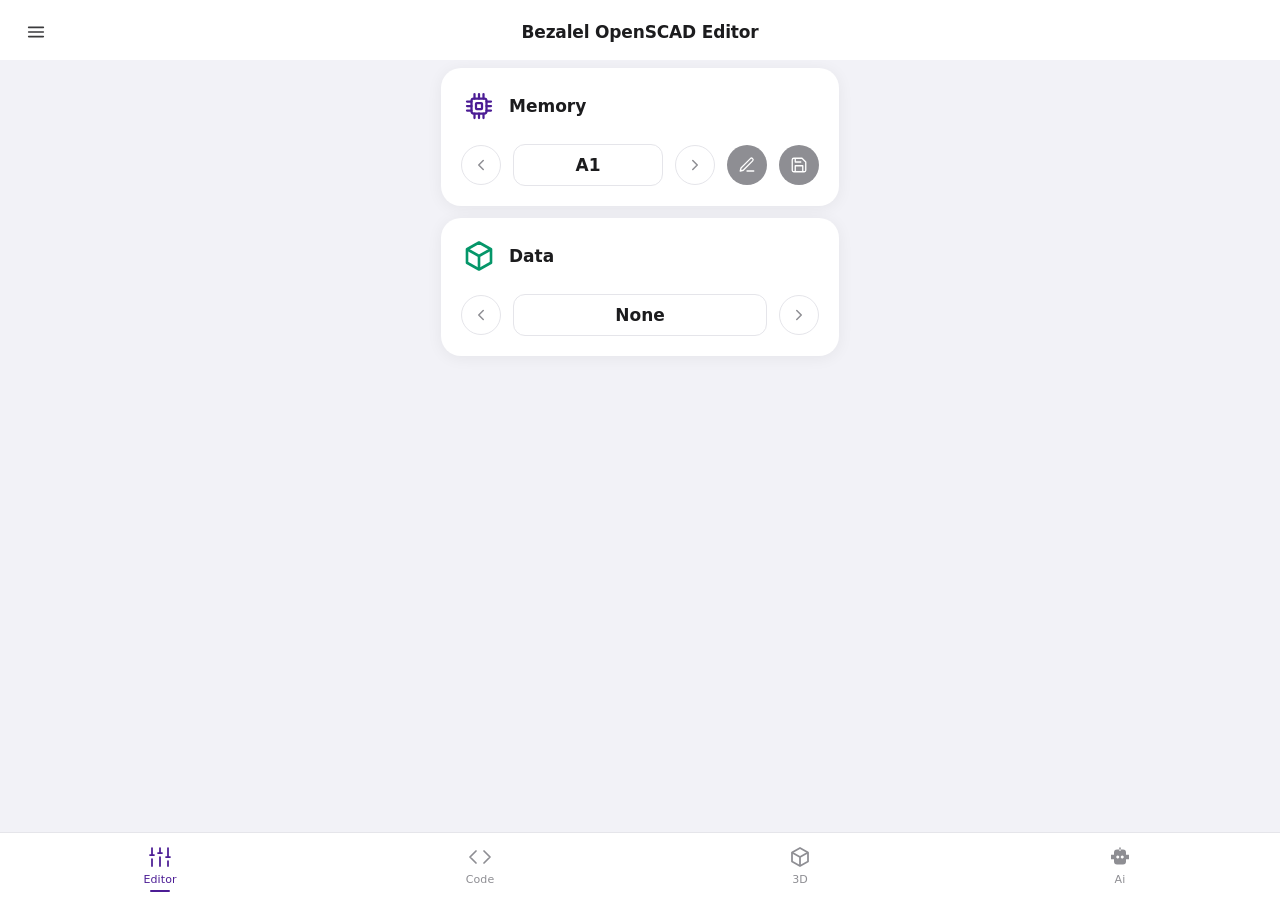
==== openscad/index.html @ 1d5b27c5 "deploy: Add 3D preview tab, extract SaveButton, and refine header/edit-button UI Co-Authored-By: Dee" ====
<!doctype html>
<html lang="en">
  <head>
    <meta charset="UTF-8" />
    <meta name="viewport" content="width=device-width, initial-scale=1.0, viewport-fit=cover" />
    <title>Bezalel OpenSCAD Editor</title>
    <script type="module" crossorigin src="/openscad/assets/index-DOwLt-yj.js"></script>
    <link rel="stylesheet" crossorigin href="/openscad/assets/index-D94ycbxf.css">
  </head>
  <body>
    <div id="root"></div>
  </body>
</html>
---- openscad/assets/index-D94ycbxf.css ----
*,*:before,*:after{box-sizing:border-box}:root{--color-primary: #e52427;--color-primary-hover: #c91f22;--color-action: #4c1d95;--color-action-hover: #3a1574;--color-bg: #f2f2f7;--color-surface: #ffffff;--color-text: #1c1c1e;--color-text-secondary: #8e8e93;--color-border: #e5e5ea;--color-icon: #3a3a3c;--radius-card: 20px;--radius-button: 12px;--radius-pill: 999px;--shadow-card: 0 2px 16px rgba(0, 0, 0, .06);--app-max-width: 430px}html{height:100%;overflow:hidden}body{margin:0;width:100%;height:100dvh;overflow:hidden;display:flex;flex-direction:column;font-family:system-ui,-apple-system,BlinkMacSystemFont,SF Pro Text,Segoe UI,Roboto,Helvetica Neue,Arial,sans-serif;background:var(--color-bg);color:var(--color-text);-webkit-font-smoothing:antialiased}#root{flex:1;display:flex;width:100%;min-height:0;min-width:0;overflow:hidden}button{font:inherit}._nav_3n7b1_1{display:flex;flex-shrink:0;align-items:stretch;justify-content:space-around;width:100%;padding:8px 0 calc(8px + env(safe-area-inset-bottom,0px));border-top:1px solid var(--color-border);background:var(--color-surface)}._tab_3n7b1_12{position:relative;display:flex;flex:1;flex-direction:column;align-items:center;gap:4px;padding:4px 8px 6px;border:none;background:transparent;color:var(--color-text-secondary);cursor:pointer}._tab_3n7b1_12:hover{color:var(--color-text)}._tab_3n7b1_12:focus-visible{outline:2px solid var(--color-primary);outline-offset:-2px;border-radius:8px}._tab_3n7b1_12._active_3n7b1_36{color:var(--color-action)}._icon_3n7b1_40{display:flex;align-items:center;justify-content:center;width:1.5rem;height:1.5rem}._icon_3n7b1_40 svg{width:100%;height:100%}._label_3n7b1_53{font-size:.6875rem;font-weight:500;letter-spacing:.01em}._indicator_3n7b1_59{position:absolute;bottom:0;left:50%;transform:translate(-50%);width:1.25rem;height:2px;border-radius:var(--radius-pill);background:var(--color-action)}._card_el642_1{display:flex;flex:1;flex-direction:column;gap:12px;min-height:0;padding:20px;border-radius:var(--radius-card);background:var(--color-surface);box-shadow:var(--shadow-card)}._title_el642_13{margin:0;font-size:1.0625rem;font-weight:700;color:var(--color-text)}._textInput_el642_20{flex:1;width:100%;min-height:12rem;margin:0;padding:12px;border:1.5px solid var(--color-border);border-radius:var(--radius-button);resize:none;font-family:SF Mono,Fira Code,Fira Mono,Consolas,Liberation Mono,Menlo,monospace;font-size:.8125rem;font-weight:700;line-height:1.6;color:var(--color-text);background:var(--color-surface)}._textInput_el642_20:focus{outline:2px solid var(--color-primary);outline-offset:1px}._header_14lxr_1{display:flex;align-items:center;justify-content:space-between;flex-shrink:0;width:100%;padding:12px 16px 8px;background:var(--color-surface)}._title_14lxr_11{margin:0;font-size:1.0625rem;font-weight:700;letter-spacing:-.01em;color:var(--color-text)}._iconButton_14lxr_19{display:flex;align-items:center;justify-content:center;width:2.5rem;height:2.5rem;padding:0;border:none;border-radius:50%;background:transparent;color:var(--color-icon);cursor:pointer}._iconButton_14lxr_19:hover{background:var(--color-bg)}._iconButton_14lxr_19:focus-visible{outline:2px solid var(--color-primary);outline-offset:2px}._iconButton_14lxr_19 svg{width:22px;height:22px}._spacer_14lxr_47{flex-shrink:0;width:2.5rem;height:2.5rem}._knob_s1w9x_1{display:flex;align-items:center;justify-content:center;padding:0;box-sizing:border-box;border-radius:50%;font:inherit;font-size:.6875rem;font-weight:600;line-height:1;background:var(--color-surface);cursor:pointer}._knob_s1w9x_1:hover{border-color:var(--color-text-secondary)}._knob_s1w9x_1:focus-visible{outline:2px solid #059669;outline-offset:2px}._fixed_s1w9x_25{width:3.5rem;height:3.5rem}._grid_s1w9x_30{width:100%;max-width:2.75rem;aspect-ratio:1}._empty_s1w9x_36{border:1.5px solid var(--color-border);background:#fff}._filled_s1w9x_41{border:1.5px solid var(--color-action);background:var(--color-action)}._inactive_s1w9x_46{border:1.5px solid #d1d1d6;background:#e5e5ea;cursor:default}._inactive_s1w9x_46:hover{border-color:var(--color-border)}._row_aben7_1{--field-control-height: 2.25rem;display:grid;grid-template-columns:auto minmax(5rem,.85fr) minmax(0,2fr);align-items:center;gap:12px;padding:12px 14px;border:1.5px solid var(--color-border);border-radius:var(--radius-button);background:var(--color-surface)}._rowAiActive_aben7_13{grid-template-rows:auto auto;align-items:start}._rowAiActive_aben7_13 ._valueEditor_aben7_18{height:auto;align-items:stretch}._rowAiActive_aben7_13 ._aiResultFunction_aben7_23{grid-column:1 / -1;width:100%}._info_aben7_28{display:flex;flex-direction:column;gap:2px;min-width:0}._name_aben7_35{font-size:.9375rem;font-weight:600;color:var(--color-text)}._cellLabel_aben7_41,._typeLabel_aben7_42{font-size:.8125rem;color:var(--color-text-secondary)}._valueKnob_aben7_47,._valueEditor_aben7_18{display:flex;flex:1;align-items:center;align-self:center;gap:6px;min-width:0;height:var(--field-control-height)}._fieldControl_aben7_58,._valueControl_aben7_59{display:flex;flex:1;align-items:center;align-self:stretch;gap:6px;min-width:0;height:var(--field-control-height);padding:6px 8px;border:1.5px solid var(--color-border);border-radius:var(--radius-button);background:var(--color-bg);box-sizing:border-box}._valueControl_aben7_59 ._cellValue_aben7_74{flex:1;min-width:0;min-height:0;height:100%;padding:0;border:none;border-radius:0;background:transparent}._valueArrow_aben7_85{display:flex;flex-shrink:0;align-items:center;justify-content:center;width:1.5rem;height:1.5rem;padding:0;border:1.5px solid var(--color-border);border-radius:50%;background:var(--color-surface);color:var(--color-text-secondary);cursor:pointer}._valueArrow_aben7_85:hover{border-color:var(--color-text-secondary);color:var(--color-text)}._valueArrow_aben7_85:focus-visible{outline:2px solid var(--color-primary);outline-offset:2px}._valueArrow_aben7_85 svg{width:12px;height:12px}._clearValue_aben7_115{display:flex;flex-shrink:0;align-items:center;justify-content:center;width:1.5rem;height:1.5rem;padding:0;border:none;border-radius:50%;background:var(--color-primary);color:#fff;cursor:pointer}._clearValue_aben7_115:hover:not(:disabled){background:var(--color-primary-hover)}._clearValue_aben7_115:focus-visible{outline:2px solid var(--color-primary);outline-offset:2px}._clearValue_aben7_115:disabled{opacity:.35;cursor:default}._clearValue_aben7_115 svg{width:10px;height:10px}._aiButton_aben7_149{display:flex;flex-shrink:0;align-items:center;justify-content:center;width:2.5rem;height:2.5rem;padding:0;border-radius:50%;cursor:pointer}._aiButton_aben7_149 svg{width:1.25rem;height:1.25rem}._aiButtonOff_aben7_166{border:1.5px solid var(--color-border);background:var(--color-surface);color:var(--color-text-secondary)}._aiButtonOff_aben7_166:hover{border-color:var(--color-action);color:var(--color-action)}._aiButtonOff_aben7_166:focus-visible{outline:2px solid var(--color-action);outline-offset:1px}._aiButtonOn_aben7_182{border:none;background:var(--color-action);color:#fff}._aiButtonOn_aben7_182:hover{background:var(--color-action-hover)}._aiButtonOn_aben7_182:focus-visible{outline:2px solid var(--color-action);outline-offset:1px}._aiPromptControl_aben7_197{display:flex;flex:1;align-items:center;gap:8px;min-width:0;min-height:var(--field-control-height);padding:6px 8px;border:1.5px solid var(--color-border);border-radius:var(--radius-button);background:var(--color-bg);box-sizing:border-box}._aiMicButton_aben7_211,._aiPlayButton_aben7_212{display:flex;flex-shrink:0;align-items:center;justify-content:center;width:1.75rem;height:1.75rem;padding:0;border:1.5px solid var(--color-border);border-radius:50%;background:var(--color-surface);color:var(--color-text-secondary);cursor:pointer}._aiMicButton_aben7_211 svg,._aiPlayButton_aben7_212 svg{width:.875rem;height:.875rem}._aiMicButton_aben7_211:hover,._aiPlayButton_aben7_212:hover:not(:disabled){border-color:var(--color-action);color:var(--color-action)}._aiMicButton_aben7_211:focus-visible,._aiPlayButton_aben7_212:focus-visible{outline:2px solid var(--color-action);outline-offset:1px}._aiMicButtonRecording_aben7_245{border-color:var(--color-primary);background:var(--color-primary);color:#fff}._aiMicButtonRecording_aben7_245:hover{border-color:var(--color-primary-hover);background:var(--color-primary-hover);color:#fff}._aiPlayButton_aben7_212:disabled{opacity:.35;cursor:default}._aiPromptText_aben7_262{flex:1;min-width:0;margin:0;font-size:.8125rem;font-weight:500;line-height:1.3;color:var(--color-text-secondary);overflow:hidden;text-overflow:ellipsis;white-space:nowrap}._aiResultFunction_aben7_23{margin:0;padding:8px 10px;border:1.5px solid var(--color-border);border-radius:var(--radius-button);background:var(--color-surface);font-family:ui-monospace,SFMono-Regular,Menlo,Monaco,Consolas,monospace;font-size:.75rem;line-height:1.4;color:var(--color-text);white-space:pre-wrap;word-break:break-word}._fieldInput_aben7_289{flex:1;width:100%;height:100%;min-width:0;min-height:0;padding:0;border:none;border-radius:0;background:transparent;font:inherit;font-size:.875rem;font-weight:600;line-height:1;color:var(--color-text)}._fieldControl_aben7_58 ._fieldInput_aben7_289:focus-visible{outline:none}._fieldControl_aben7_58:focus-within{outline:2px solid var(--color-primary);outline-offset:2px}._cellValue_aben7_74{display:inline-flex;align-items:center;justify-content:center;min-width:3rem;min-height:2rem;padding:6px 12px;border:1.5px solid var(--color-border);border-radius:var(--radius-button);background:var(--color-bg);font-size:.875rem;font-weight:600;line-height:1;color:var(--color-text);text-align:center}._list_1h1jr_1{display:flex;flex-direction:column;gap:10px;margin:0;padding:0;list-style:none}._overlay_f2amq_1{position:fixed;top:0;right:0;bottom:0;left:0;z-index:100;display:flex;align-items:center;justify-content:center;padding:20px;background:#0006}._popup_f2amq_12{width:min(100%,var(--app-max-width));padding:20px;border-radius:var(--radius-card);background:var(--color-surface);box-shadow:var(--shadow-card)}._header_f2amq_20{display:flex;align-items:center;justify-content:space-between;gap:12px;margin-bottom:16px}._titleGroup_f2amq_28{display:flex;flex-direction:column;gap:2px;min-width:0}._title_f2amq_28{margin:0;font-size:1.0625rem;font-weight:700;color:var(--color-text)}._subtitle_f2amq_42{margin:0;font-size:.8125rem;font-weight:600;color:var(--color-text-secondary)}._closeButton_f2amq_49{display:flex;flex-shrink:0;align-items:center;justify-content:center;width:2.5rem;height:2.5rem;padding:0;border:1.5px solid var(--color-border);border-radius:50%;background:var(--color-surface);color:var(--color-text-secondary);cursor:pointer}._closeButton_f2amq_49:hover{border-color:var(--color-text-secondary);color:var(--color-text)}._closeButton_f2amq_49:focus-visible{outline:2px solid var(--color-primary);outline-offset:2px}._closeButton_f2amq_49 svg{width:18px;height:18px}._matrix_3wtxn_1{display:grid;grid-template-columns:1.75rem repeat(6,1fr);grid-template-rows:1.75rem repeat(6,1fr);gap:6px;width:100%}._corner_3wtxn_9{grid-column:1;grid-row:1}._colHeader_3wtxn_14,._rowHeader_3wtxn_15{display:flex;align-items:center;justify-content:center;margin:0;font-size:.8125rem;font-weight:600;color:var(--color-text-secondary)}._cellSlot_3wtxn_25{display:flex;align-items:center;justify-content:center;min-width:0;min-height:0}._display_1tq8r_1{display:flex;flex:1;align-items:center;justify-content:center;min-width:0;padding:10px 16px;border:1.5px solid var(--color-border);border-radius:var(--radius-button);background:var(--color-surface);font-size:1.0625rem;font-weight:600;color:var(--color-text);text-align:center}._section_860y9_1{display:flex;flex-direction:column;gap:20px}._titleRow_860y9_7{display:flex;align-items:center;gap:12px}._titleIcon_860y9_13{display:flex;flex-shrink:0;align-items:center;justify-content:center;width:2.25rem;height:2.25rem}._titleIcon_860y9_13 svg{width:100%;height:100%}._cubeIcon_860y9_27{color:#059669}._title_860y9_7{margin:0;font-size:1.0625rem;font-weight:700;color:var(--color-text);text-align:left}._selectorRow_860y9_39{display:flex;align-items:center;gap:12px;min-width:0}._navButton_860y9_46{display:flex;flex-shrink:0;align-items:center;justify-content:center;width:2.5rem;height:2.5rem;padding:0;border:1.5px solid var(--color-border);border-radius:50%;background:var(--color-surface);color:var(--color-text-secondary);cursor:pointer}._navButton_860y9_46:hover{border-color:var(--color-text-secondary);color:var(--color-text)}._navButton_860y9_46:focus-visible{outline:2px solid var(--color-primary);outline-offset:2px}._navButton_860y9_46 svg{width:18px;height:18px}._card_1yy32_1{display:flex;flex-direction:column;gap:20px;padding:20px;border-radius:var(--radius-card);background:var(--color-surface);box-shadow:var(--shadow-card)}._addressKnob_v1ee4_1{display:flex;align-items:center;gap:12px;width:100%}._value_v1ee4_8{display:flex;flex:1;align-items:center;justify-content:center;min-width:0;padding:10px 16px;border:1.5px solid var(--color-border);border-radius:var(--radius-button);background:var(--color-surface);font-size:1.0625rem;font-weight:600;color:var(--color-text)}._arrow_v1ee4_23{display:flex;flex-shrink:0;align-items:center;justify-content:center;width:2.5rem;height:2.5rem;padding:0;border:1.5px solid var(--color-border);border-radius:50%;background:var(--color-surface);color:var(--color-text-secondary);cursor:pointer}._arrow_v1ee4_23:hover{border-color:var(--color-text-secondary);color:var(--color-text)}._arrow_v1ee4_23:focus-visible{outline:2px solid var(--color-primary);outline-offset:2px}._arrow_v1ee4_23 svg{width:18px;height:18px}._editButton_2dpno_1{display:flex;flex-shrink:0;align-items:center;justify-content:center;width:2.5rem;height:2.5rem;padding:0;border:1.5px solid transparent;border-radius:50%;cursor:pointer}._active_2dpno_14{background:transparent;border-color:#059669;color:#059669}._active_2dpno_14:hover{background:#059669;color:#fff}._active_2dpno_14:focus-visible{outline:2px solid #059669;outline-offset:2px}._inactive_2dpno_30{background:var(--color-text-secondary);border-color:transparent;color:#fff;cursor:default}._editButton_2dpno_1:disabled{opacity:1}._editButton_2dpno_1 svg{width:18px;height:18px}._saveButton_1odm0_1{display:flex;flex-shrink:0;align-items:center;justify-content:center;width:2.5rem;height:2.5rem;padding:0;border:1.5px solid transparent;border-radius:50%;cursor:pointer}._dirty_1odm0_14{background:transparent;border-color:var(--color-action);color:var(--color-action)}._dirty_1odm0_14:hover{background:var(--color-action);color:#fff}._dirty_1odm0_14:focus-visible{outline:2px solid var(--color-action);outline-offset:2px}._saved_1odm0_30{background:var(--color-text-secondary);border-color:transparent;color:#fff;cursor:default}._saveButton_1odm0_1:disabled{opacity:1}._saveButton_1odm0_1 svg{width:18px;height:18px}._card_1n55y_1{padding:20px;border-radius:var(--radius-card);background:var(--color-surface);box-shadow:var(--shadow-card)}._content_1n55y_8{display:flex;flex-direction:column;gap:20px}._titleRow_1n55y_14{display:flex;align-items:center;gap:12px}._titleIcon_1n55y_20{display:flex;flex-shrink:0;align-items:center;justify-content:center;width:2.25rem;height:2.25rem}._titleIcon_1n55y_20 svg{width:100%;height:100%}._memoryIcon_1n55y_34{color:var(--color-action)}._title_1n55y_14{margin:0;font-size:1.0625rem;font-weight:700;color:var(--color-text);text-align:left}._controlsRow_1n55y_46{display:flex;gap:12px;align-items:center}._addressControl_1n55y_52{flex:1;min-width:0}._actions_1n55y_57{display:flex;flex-shrink:0;gap:12px}._card_kfstk_1{padding:20px;border-radius:var(--radius-card);background:var(--color-surface);box-shadow:var(--shadow-card)}._title_kfstk_8{margin:0 0 8px;font-size:1.0625rem;font-weight:700;color:var(--color-text)}._subtitle_kfstk_15{margin:0;font-size:.875rem;line-height:1.45;color:var(--color-text-secondary)}._shell_u86ws_1{flex:1;display:flex;flex-direction:column;width:100%;min-height:0;overflow:hidden;background:var(--color-bg)}._content_u86ws_11{flex:1;display:flex;flex-direction:column;width:100%;max-width:var(--app-max-width);min-height:0;margin:0 auto;padding:8px 16px 16px;overflow-y:auto;-webkit-overflow-scrolling:touch}._control_u86ws_24{display:flex;flex-direction:column;gap:12px}
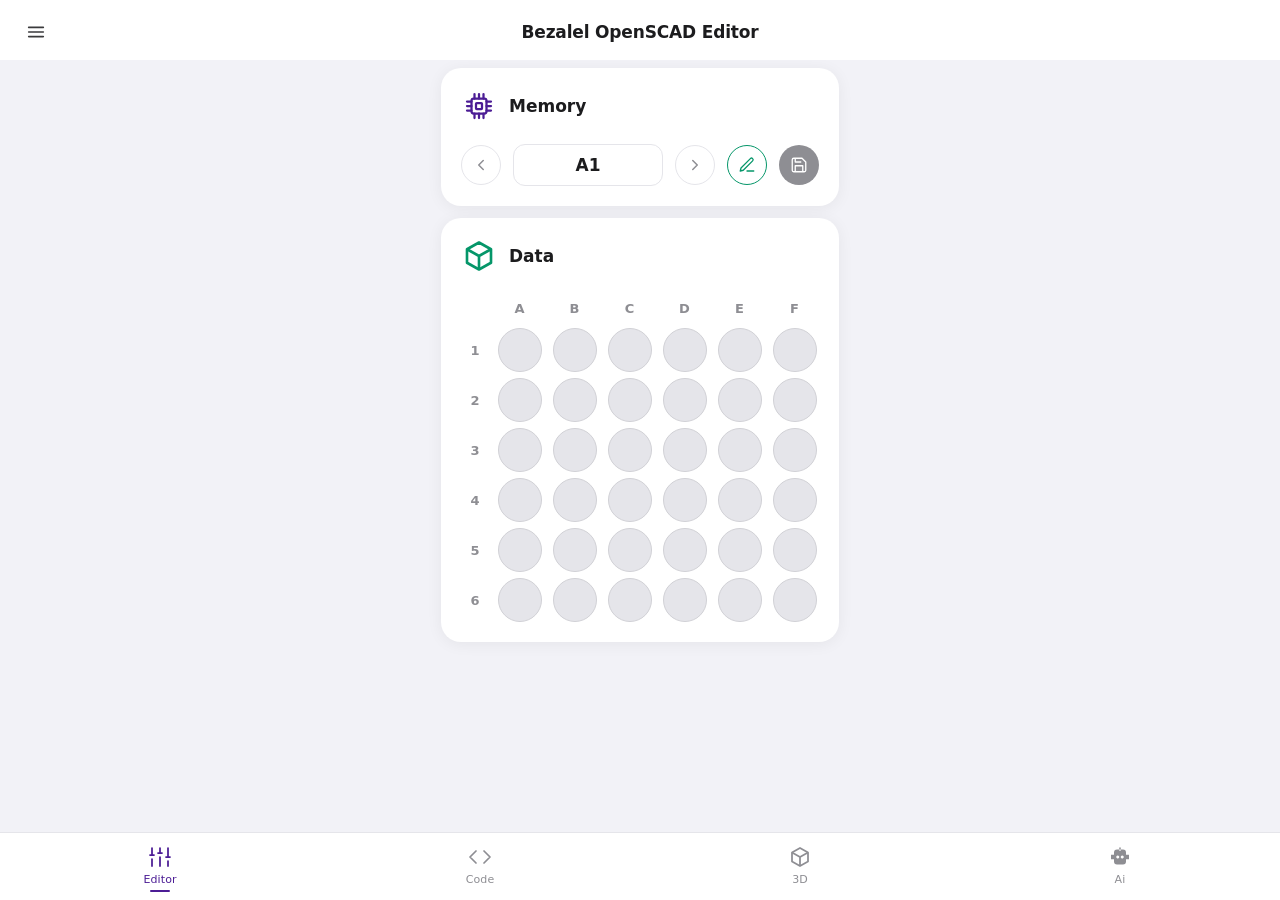
==== commit e8c88271: "deploy: Move module navigation and save/cancel into full-height AttributesModal Co-Authored-By: Deep" ====
--- a/openscad/index.html
+++ b/openscad/index.html
@@ -4,8 +4,8 @@
     <meta charset="UTF-8" />
     <meta name="viewport" content="width=device-width, initial-scale=1.0, viewport-fit=cover" />
     <title>Bezalel OpenSCAD Editor</title>
-    <script type="module" crossorigin src="/openscad/assets/index-DOwLt-yj.js"></script>
-    <link rel="stylesheet" crossorigin href="/openscad/assets/index-D94ycbxf.css">
+    <script type="module" crossorigin src="/openscad/assets/index-WIt0sIci.js"></script>
+    <link rel="stylesheet" crossorigin href="/openscad/assets/index-BiXTSXK3.css">
   </head>
   <body>
     <div id="root"></div>
--- a/openscad/assets/index-BiXTSXK3.css
+++ b/openscad/assets/index-BiXTSXK3.css
@@ -0,0 +1 @@
+*,*:before,*:after{box-sizing:border-box}:root{--color-primary: #e52427;--color-primary-hover: #c91f22;--color-action: #4c1d95;--color-action-hover: #3a1574;--color-bg: #f2f2f7;--color-surface: #ffffff;--color-text: #1c1c1e;--color-text-secondary: #8e8e93;--color-border: #e5e5ea;--color-icon: #3a3a3c;--radius-card: 20px;--radius-button: 12px;--radius-pill: 999px;--shadow-card: 0 2px 16px rgba(0, 0, 0, .06);--app-max-width: 430px}html{height:100%;overflow:hidden}body{margin:0;width:100%;height:100dvh;overflow:hidden;display:flex;flex-direction:column;font-family:system-ui,-apple-system,BlinkMacSystemFont,SF Pro Text,Segoe UI,Roboto,Helvetica Neue,Arial,sans-serif;background:var(--color-bg);color:var(--color-text);-webkit-font-smoothing:antialiased}#root{flex:1;display:flex;width:100%;min-height:0;min-width:0;overflow:hidden}button{font:inherit}._nav_3n7b1_1{display:flex;flex-shrink:0;align-items:stretch;justify-content:space-around;width:100%;padding:8px 0 calc(8px + env(safe-area-inset-bottom,0px));border-top:1px solid var(--color-border);background:var(--color-surface)}._tab_3n7b1_12{position:relative;display:flex;flex:1;flex-direction:column;align-items:center;gap:4px;padding:4px 8px 6px;border:none;background:transparent;color:var(--color-text-secondary);cursor:pointer}._tab_3n7b1_12:hover{color:var(--color-text)}._tab_3n7b1_12:focus-visible{outline:2px solid var(--color-primary);outline-offset:-2px;border-radius:8px}._tab_3n7b1_12._active_3n7b1_36{color:var(--color-action)}._icon_3n7b1_40{display:flex;align-items:center;justify-content:center;width:1.5rem;height:1.5rem}._icon_3n7b1_40 svg{width:100%;height:100%}._label_3n7b1_53{font-size:.6875rem;font-weight:500;letter-spacing:.01em}._indicator_3n7b1_59{position:absolute;bottom:0;left:50%;transform:translate(-50%);width:1.25rem;height:2px;border-radius:var(--radius-pill);background:var(--color-action)}._card_el642_1{display:flex;flex:1;flex-direction:column;gap:12px;min-height:0;padding:20px;border-radius:var(--radius-card);background:var(--color-surface);box-shadow:var(--shadow-card)}._title_el642_13{margin:0;font-size:1.0625rem;font-weight:700;color:var(--color-text)}._textInput_el642_20{flex:1;width:100%;min-height:12rem;margin:0;padding:12px;border:1.5px solid var(--color-border);border-radius:var(--radius-button);resize:none;font-family:SF Mono,Fira Code,Fira Mono,Consolas,Liberation Mono,Menlo,monospace;font-size:.8125rem;font-weight:700;line-height:1.6;color:var(--color-text);background:var(--color-surface)}._textInput_el642_20:focus{outline:2px solid var(--color-primary);outline-offset:1px}._header_14lxr_1{display:flex;align-items:center;justify-content:space-between;flex-shrink:0;width:100%;padding:12px 16px 8px;background:var(--color-surface)}._title_14lxr_11{margin:0;font-size:1.0625rem;font-weight:700;letter-spacing:-.01em;color:var(--color-text)}._iconButton_14lxr_19{display:flex;align-items:center;justify-content:center;width:2.5rem;height:2.5rem;padding:0;border:none;border-radius:50%;background:transparent;color:var(--color-icon);cursor:pointer}._iconButton_14lxr_19:hover{background:var(--color-bg)}._iconButton_14lxr_19:focus-visible{outline:2px solid var(--color-primary);outline-offset:2px}._iconButton_14lxr_19 svg{width:22px;height:22px}._spacer_14lxr_47{flex-shrink:0;width:2.5rem;height:2.5rem}._knob_s1w9x_1{display:flex;align-items:center;justify-content:center;padding:0;box-sizing:border-box;border-radius:50%;font:inherit;font-size:.6875rem;font-weight:600;line-height:1;background:var(--color-surface);cursor:pointer}._knob_s1w9x_1:hover{border-color:var(--color-text-secondary)}._knob_s1w9x_1:focus-visible{outline:2px solid #059669;outline-offset:2px}._fixed_s1w9x_25{width:3.5rem;height:3.5rem}._grid_s1w9x_30{width:100%;max-width:2.75rem;aspect-ratio:1}._empty_s1w9x_36{border:1.5px solid var(--color-border);background:#fff}._filled_s1w9x_41{border:1.5px solid var(--color-action);background:var(--color-action)}._inactive_s1w9x_46{border:1.5px solid #d1d1d6;background:#e5e5ea;cursor:default}._inactive_s1w9x_46:hover{border-color:var(--color-border)}._row_aben7_1{--field-control-height: 2.25rem;display:grid;grid-template-columns:auto minmax(5rem,.85fr) minmax(0,2fr);align-items:center;gap:12px;padding:12px 14px;border:1.5px solid var(--color-border);border-radius:var(--radius-button);background:var(--color-surface)}._rowAiActive_aben7_13{grid-template-rows:auto auto;align-items:start}._rowAiActive_aben7_13 ._valueEditor_aben7_18{height:auto;align-items:stretch}._rowAiActive_aben7_13 ._aiResultFunction_aben7_23{grid-column:1 / -1;width:100%}._info_aben7_28{display:flex;flex-direction:column;gap:2px;min-width:0}._name_aben7_35{font-size:.9375rem;font-weight:600;color:var(--color-text)}._cellLabel_aben7_41,._typeLabel_aben7_42{font-size:.8125rem;color:var(--color-text-secondary)}._valueKnob_aben7_47,._valueEditor_aben7_18{display:flex;flex:1;align-items:center;align-self:center;gap:6px;min-width:0;height:var(--field-control-height)}._fieldControl_aben7_58,._valueControl_aben7_59{display:flex;flex:1;align-items:center;align-self:stretch;gap:6px;min-width:0;height:var(--field-control-height);padding:6px 8px;border:1.5px solid var(--color-border);border-radius:var(--radius-button);background:var(--color-bg);box-sizing:border-box}._valueControl_aben7_59 ._cellValue_aben7_74{flex:1;min-width:0;min-height:0;height:100%;padding:0;border:none;border-radius:0;background:transparent}._valueArrow_aben7_85{display:flex;flex-shrink:0;align-items:center;justify-content:center;width:1.5rem;height:1.5rem;padding:0;border:1.5px solid var(--color-border);border-radius:50%;background:var(--color-surface);color:var(--color-text-secondary);cursor:pointer}._valueArrow_aben7_85:hover{border-color:var(--color-text-secondary);color:var(--color-text)}._valueArrow_aben7_85:focus-visible{outline:2px solid var(--color-primary);outline-offset:2px}._valueArrow_aben7_85 svg{width:12px;height:12px}._clearValue_aben7_115{display:flex;flex-shrink:0;align-items:center;justify-content:center;width:1.5rem;height:1.5rem;padding:0;border:none;border-radius:50%;background:var(--color-primary);color:#fff;cursor:pointer}._clearValue_aben7_115:hover:not(:disabled){background:var(--color-primary-hover)}._clearValue_aben7_115:focus-visible{outline:2px solid var(--color-primary);outline-offset:2px}._clearValue_aben7_115:disabled{opacity:.35;cursor:default}._clearValue_aben7_115 svg{width:10px;height:10px}._aiButton_aben7_149{display:flex;flex-shrink:0;align-items:center;justify-content:center;width:2.5rem;height:2.5rem;padding:0;border-radius:50%;cursor:pointer}._aiButton_aben7_149 svg{width:1.25rem;height:1.25rem}._aiButtonOff_aben7_166{border:1.5px solid var(--color-border);background:var(--color-surface);color:var(--color-text-secondary)}._aiButtonOff_aben7_166:hover{border-color:var(--color-action);color:var(--color-action)}._aiButtonOff_aben7_166:focus-visible{outline:2px solid var(--color-action);outline-offset:1px}._aiButtonOn_aben7_182{border:none;background:var(--color-action);color:#fff}._aiButtonOn_aben7_182:hover{background:var(--color-action-hover)}._aiButtonOn_aben7_182:focus-visible{outline:2px solid var(--color-action);outline-offset:1px}._aiPromptControl_aben7_197{display:flex;flex:1;align-items:center;gap:8px;min-width:0;min-height:var(--field-control-height);padding:6px 8px;border:1.5px solid var(--color-border);border-radius:var(--radius-button);background:var(--color-bg);box-sizing:border-box}._aiMicButton_aben7_211,._aiPlayButton_aben7_212{display:flex;flex-shrink:0;align-items:center;justify-content:center;width:1.75rem;height:1.75rem;padding:0;border:1.5px solid var(--color-border);border-radius:50%;background:var(--color-surface);color:var(--color-text-secondary);cursor:pointer}._aiMicButton_aben7_211 svg,._aiPlayButton_aben7_212 svg{width:.875rem;height:.875rem}._aiMicButton_aben7_211:hover,._aiPlayButton_aben7_212:hover:not(:disabled){border-color:var(--color-action);color:var(--color-action)}._aiMicButton_aben7_211:focus-visible,._aiPlayButton_aben7_212:focus-visible{outline:2px solid var(--color-action);outline-offset:1px}._aiMicButtonRecording_aben7_245{border-color:var(--color-primary);background:var(--color-primary);color:#fff}._aiMicButtonRecording_aben7_245:hover{border-color:var(--color-primary-hover);background:var(--color-primary-hover);color:#fff}._aiPlayButton_aben7_212:disabled{opacity:.35;cursor:default}._aiPromptText_aben7_262{flex:1;min-width:0;margin:0;font-size:.8125rem;font-weight:500;line-height:1.3;color:var(--color-text-secondary);overflow:hidden;text-overflow:ellipsis;white-space:nowrap}._aiResultFunction_aben7_23{margin:0;padding:8px 10px;border:1.5px solid var(--color-border);border-radius:var(--radius-button);background:var(--color-surface);font-family:ui-monospace,SFMono-Regular,Menlo,Monaco,Consolas,monospace;font-size:.75rem;line-height:1.4;color:var(--color-text);white-space:pre-wrap;word-break:break-word}._fieldInput_aben7_289{flex:1;width:100%;height:100%;min-width:0;min-height:0;padding:0;border:none;border-radius:0;background:transparent;font:inherit;font-size:.875rem;font-weight:600;line-height:1;color:var(--color-text)}._fieldControl_aben7_58 ._fieldInput_aben7_289:focus-visible{outline:none}._fieldControl_aben7_58:focus-within{outline:2px solid var(--color-primary);outline-offset:2px}._cellValue_aben7_74{display:inline-flex;align-items:center;justify-content:center;min-width:3rem;min-height:2rem;padding:6px 12px;border:1.5px solid var(--color-border);border-radius:var(--radius-button);background:var(--color-bg);font-size:.875rem;font-weight:600;line-height:1;color:var(--color-text);text-align:center}._list_1h1jr_1{display:flex;flex-direction:column;gap:10px;margin:0;padding:0;list-style:none}._overlay_gq9j6_1{position:fixed;top:0;right:0;bottom:0;left:0;z-index:100;display:flex;align-items:center;justify-content:center;padding:20px;background:#0006}._popup_gq9j6_12{width:min(100%,var(--app-max-width));padding:20px;border-radius:var(--radius-card);background:var(--color-surface);box-shadow:var(--shadow-card)}._header_gq9j6_20{display:flex;align-items:center;justify-content:space-between;gap:12px;margin-bottom:16px}._titleGroup_gq9j6_28{display:flex;flex-direction:column;gap:2px;min-width:0}._title_gq9j6_28{margin:0;font-size:1.0625rem;font-weight:700;color:var(--color-text)}._subtitle_gq9j6_42{margin:0;font-size:.8125rem;font-weight:600;color:var(--color-text-secondary)}._closeButton_gq9j6_49{display:flex;flex-shrink:0;align-items:center;justify-content:center;width:2.5rem;height:2.5rem;padding:0;border:1.5px solid var(--color-border);border-radius:50%;background:var(--color-surface);color:var(--color-text-secondary);cursor:pointer}._closeButton_gq9j6_49:hover{border-color:var(--color-text-secondary);color:var(--color-text)}._closeButton_gq9j6_49:focus-visible{outline:2px solid var(--color-primary);outline-offset:2px}._closeButton_gq9j6_49 svg{width:18px;height:18px}._overlayFullHeight_gq9j6_79{align-items:center;padding:20px 0}._popupFullHeight_gq9j6_84{display:flex;flex-direction:column;width:min(100%,var(--app-max-width));height:calc(100dvh - 40px);max-height:calc(100dvh - 40px);margin:0 auto;border-radius:var(--radius-card);overflow:hidden}._popupFullHeight_gq9j6_84 ._header_gq9j6_20{flex-shrink:0}._content_gq9j6_99{display:flex;flex:1;flex-direction:column;min-height:0;overflow:hidden}._matrix_3wtxn_1{display:grid;grid-template-columns:1.75rem repeat(6,1fr);grid-template-rows:1.75rem repeat(6,1fr);gap:6px;width:100%}._corner_3wtxn_9{grid-column:1;grid-row:1}._colHeader_3wtxn_14,._rowHeader_3wtxn_15{display:flex;align-items:center;justify-content:center;margin:0;font-size:.8125rem;font-weight:600;color:var(--color-text-secondary)}._cellSlot_3wtxn_25{display:flex;align-items:center;justify-content:center;min-width:0;min-height:0}._section_zejzl_1{display:flex;flex-direction:column;gap:20px}._titleRow_zejzl_7{display:flex;align-items:center;gap:12px}._titleIcon_zejzl_13{display:flex;flex-shrink:0;align-items:center;justify-content:center;width:2.25rem;height:2.25rem}._titleIcon_zejzl_13 svg{width:100%;height:100%}._cubeIcon_zejzl_27{color:#059669}._title_zejzl_7{margin:0;font-size:1.0625rem;font-weight:700;color:var(--color-text);text-align:left}._card_1yy32_1{display:flex;flex-direction:column;gap:20px;padding:20px;border-radius:var(--radius-card);background:var(--color-surface);box-shadow:var(--shadow-card)}._addressKnob_v1ee4_1{display:flex;align-items:center;gap:12px;width:100%}._value_v1ee4_8{display:flex;flex:1;align-items:center;justify-content:center;min-width:0;padding:10px 16px;border:1.5px solid var(--color-border);border-radius:var(--radius-button);background:var(--color-surface);font-size:1.0625rem;font-weight:600;color:var(--color-text)}._arrow_v1ee4_23{display:flex;flex-shrink:0;align-items:center;justify-content:center;width:2.5rem;height:2.5rem;padding:0;border:1.5px solid var(--color-border);border-radius:50%;background:var(--color-surface);color:var(--color-text-secondary);cursor:pointer}._arrow_v1ee4_23:hover{border-color:var(--color-text-secondary);color:var(--color-text)}._arrow_v1ee4_23:focus-visible{outline:2px solid var(--color-primary);outline-offset:2px}._arrow_v1ee4_23 svg{width:18px;height:18px}._display_1tq8r_1{display:flex;flex:1;align-items:center;justify-content:center;min-width:0;padding:10px 16px;border:1.5px solid var(--color-border);border-radius:var(--radius-button);background:var(--color-surface);font-size:1.0625rem;font-weight:600;color:var(--color-text);text-align:center}._selectorRow_doakp_1{display:flex;align-items:center;gap:12px;min-width:0}._navButton_doakp_8{display:flex;flex-shrink:0;align-items:center;justify-content:center;width:2.5rem;height:2.5rem;padding:0;border:1.5px solid var(--color-border);border-radius:50%;background:var(--color-surface);color:var(--color-text-secondary);cursor:pointer}._navButton_doakp_8:hover{border-color:var(--color-text-secondary);color:var(--color-text)}._navButton_doakp_8:focus-visible{outline:2px solid var(--color-primary);outline-offset:2px}._navButton_doakp_8 svg{width:18px;height:18px}._body_srdy9_1{display:flex;flex:1;flex-direction:column;gap:16px;min-height:0}._listRegion_srdy9_9{flex:1;min-height:0;overflow-y:auto;-webkit-overflow-scrolling:touch}._footer_srdy9_16{display:flex;flex-shrink:0;gap:12px}._cancelButton_srdy9_22,._saveButton_srdy9_23{flex:1;padding:12px 16px;border-radius:8px;font-size:.9375rem;font-weight:600;line-height:1;cursor:pointer}._cancelButton_srdy9_22{border:1.5px solid var(--color-border);background:transparent;color:var(--color-text)}._cancelButton_srdy9_22:hover{border-color:var(--color-text-secondary)}._cancelButton_srdy9_22:focus-visible{outline:2px solid var(--color-primary);outline-offset:2px}._saveButton_srdy9_23{border:none;background:var(--color-action);color:#fff}._saveButton_srdy9_23:hover:not(:disabled){background:var(--color-action-hover)}._saveButton_srdy9_23:focus-visible{outline:2px solid var(--color-action);outline-offset:2px}._saveButton_srdy9_23:disabled{opacity:.45;cursor:default}._editButton_17lpo_1{display:flex;flex-shrink:0;align-items:center;justify-content:center;width:2.5rem;height:2.5rem;padding:0;border:1.5px solid transparent;border-radius:50%;cursor:pointer}._active_17lpo_14{background:transparent;border-color:#059669;color:#059669}._active_17lpo_14:hover{background:#059669;color:#fff}._active_17lpo_14:focus-visible{outline:2px solid #059669;outline-offset:2px}._editButton_17lpo_1 svg{width:18px;height:18px}._saveButton_1odm0_1{display:flex;flex-shrink:0;align-items:center;justify-content:center;width:2.5rem;height:2.5rem;padding:0;border:1.5px solid transparent;border-radius:50%;cursor:pointer}._dirty_1odm0_14{background:transparent;border-color:var(--color-action);color:var(--color-action)}._dirty_1odm0_14:hover{background:var(--color-action);color:#fff}._dirty_1odm0_14:focus-visible{outline:2px solid var(--color-action);outline-offset:2px}._saved_1odm0_30{background:var(--color-text-secondary);border-color:transparent;color:#fff;cursor:default}._saveButton_1odm0_1:disabled{opacity:1}._saveButton_1odm0_1 svg{width:18px;height:18px}._card_1n55y_1{padding:20px;border-radius:var(--radius-card);background:var(--color-surface);box-shadow:var(--shadow-card)}._content_1n55y_8{display:flex;flex-direction:column;gap:20px}._titleRow_1n55y_14{display:flex;align-items:center;gap:12px}._titleIcon_1n55y_20{display:flex;flex-shrink:0;align-items:center;justify-content:center;width:2.25rem;height:2.25rem}._titleIcon_1n55y_20 svg{width:100%;height:100%}._memoryIcon_1n55y_34{color:var(--color-action)}._title_1n55y_14{margin:0;font-size:1.0625rem;font-weight:700;color:var(--color-text);text-align:left}._controlsRow_1n55y_46{display:flex;gap:12px;align-items:center}._addressControl_1n55y_52{flex:1;min-width:0}._actions_1n55y_57{display:flex;flex-shrink:0;gap:12px}._card_kfstk_1{padding:20px;border-radius:var(--radius-card);background:var(--color-surface);box-shadow:var(--shadow-card)}._title_kfstk_8{margin:0 0 8px;font-size:1.0625rem;font-weight:700;color:var(--color-text)}._subtitle_kfstk_15{margin:0;font-size:.875rem;line-height:1.45;color:var(--color-text-secondary)}._shell_u86ws_1{flex:1;display:flex;flex-direction:column;width:100%;min-height:0;overflow:hidden;background:var(--color-bg)}._content_u86ws_11{flex:1;display:flex;flex-direction:column;width:100%;max-width:var(--app-max-width);min-height:0;margin:0 auto;padding:8px 16px 16px;overflow-y:auto;-webkit-overflow-scrolling:touch}._control_u86ws_24{display:flex;flex-direction:column;gap:12px}
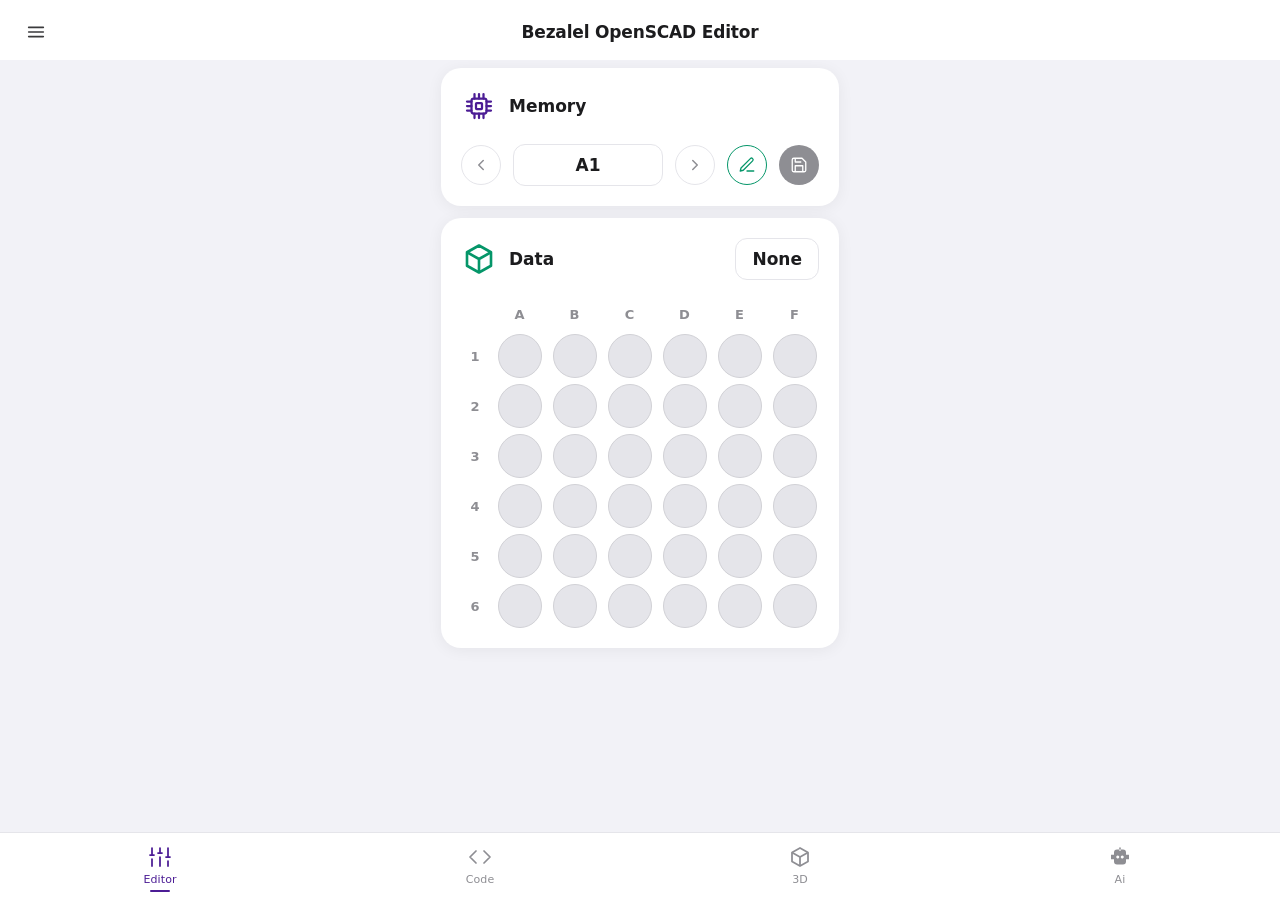
==== commit df2ed0e2: "deploy: Extract shared ModalActions, add ModuleModal, wire save/cancel into cell editing Co-Authored" ====
--- a/openscad/index.html
+++ b/openscad/index.html
@@ -4,8 +4,8 @@
     <meta charset="UTF-8" />
     <meta name="viewport" content="width=device-width, initial-scale=1.0, viewport-fit=cover" />
     <title>Bezalel OpenSCAD Editor</title>
-    <script type="module" crossorigin src="/openscad/assets/index-WIt0sIci.js"></script>
-    <link rel="stylesheet" crossorigin href="/openscad/assets/index-BiXTSXK3.css">
+    <script type="module" crossorigin src="/openscad/assets/index-Bq_Vxh1-.js"></script>
+    <link rel="stylesheet" crossorigin href="/openscad/assets/index-DBAww2co.css">
   </head>
   <body>
     <div id="root"></div>
--- a/openscad/assets/index-DBAww2co.css
+++ b/openscad/assets/index-DBAww2co.css
@@ -0,0 +1 @@
+*,*:before,*:after{box-sizing:border-box}:root{--color-primary: #e52427;--color-primary-hover: #c91f22;--color-action: #4c1d95;--color-action-hover: #3a1574;--color-bg: #f2f2f7;--color-surface: #ffffff;--color-text: #1c1c1e;--color-text-secondary: #8e8e93;--color-border: #e5e5ea;--color-icon: #3a3a3c;--radius-card: 20px;--radius-button: 12px;--radius-pill: 999px;--shadow-card: 0 2px 16px rgba(0, 0, 0, .06);--app-max-width: 430px}html{height:100%;overflow:hidden}body{margin:0;width:100%;height:100dvh;overflow:hidden;display:flex;flex-direction:column;font-family:system-ui,-apple-system,BlinkMacSystemFont,SF Pro Text,Segoe UI,Roboto,Helvetica Neue,Arial,sans-serif;background:var(--color-bg);color:var(--color-text);-webkit-font-smoothing:antialiased}#root{flex:1;display:flex;width:100%;min-height:0;min-width:0;overflow:hidden}button{font:inherit}._nav_3n7b1_1{display:flex;flex-shrink:0;align-items:stretch;justify-content:space-around;width:100%;padding:8px 0 calc(8px + env(safe-area-inset-bottom,0px));border-top:1px solid var(--color-border);background:var(--color-surface)}._tab_3n7b1_12{position:relative;display:flex;flex:1;flex-direction:column;align-items:center;gap:4px;padding:4px 8px 6px;border:none;background:transparent;color:var(--color-text-secondary);cursor:pointer}._tab_3n7b1_12:hover{color:var(--color-text)}._tab_3n7b1_12:focus-visible{outline:2px solid var(--color-primary);outline-offset:-2px;border-radius:8px}._tab_3n7b1_12._active_3n7b1_36{color:var(--color-action)}._icon_3n7b1_40{display:flex;align-items:center;justify-content:center;width:1.5rem;height:1.5rem}._icon_3n7b1_40 svg{width:100%;height:100%}._label_3n7b1_53{font-size:.6875rem;font-weight:500;letter-spacing:.01em}._indicator_3n7b1_59{position:absolute;bottom:0;left:50%;transform:translate(-50%);width:1.25rem;height:2px;border-radius:var(--radius-pill);background:var(--color-action)}._card_el642_1{display:flex;flex:1;flex-direction:column;gap:12px;min-height:0;padding:20px;border-radius:var(--radius-card);background:var(--color-surface);box-shadow:var(--shadow-card)}._title_el642_13{margin:0;font-size:1.0625rem;font-weight:700;color:var(--color-text)}._textInput_el642_20{flex:1;width:100%;min-height:12rem;margin:0;padding:12px;border:1.5px solid var(--color-border);border-radius:var(--radius-button);resize:none;font-family:SF Mono,Fira Code,Fira Mono,Consolas,Liberation Mono,Menlo,monospace;font-size:.8125rem;font-weight:700;line-height:1.6;color:var(--color-text);background:var(--color-surface)}._textInput_el642_20:focus{outline:2px solid var(--color-primary);outline-offset:1px}._header_14lxr_1{display:flex;align-items:center;justify-content:space-between;flex-shrink:0;width:100%;padding:12px 16px 8px;background:var(--color-surface)}._title_14lxr_11{margin:0;font-size:1.0625rem;font-weight:700;letter-spacing:-.01em;color:var(--color-text)}._iconButton_14lxr_19{display:flex;align-items:center;justify-content:center;width:2.5rem;height:2.5rem;padding:0;border:none;border-radius:50%;background:transparent;color:var(--color-icon);cursor:pointer}._iconButton_14lxr_19:hover{background:var(--color-bg)}._iconButton_14lxr_19:focus-visible{outline:2px solid var(--color-primary);outline-offset:2px}._iconButton_14lxr_19 svg{width:22px;height:22px}._spacer_14lxr_47{flex-shrink:0;width:2.5rem;height:2.5rem}._knob_s1w9x_1{display:flex;align-items:center;justify-content:center;padding:0;box-sizing:border-box;border-radius:50%;font:inherit;font-size:.6875rem;font-weight:600;line-height:1;background:var(--color-surface);cursor:pointer}._knob_s1w9x_1:hover{border-color:var(--color-text-secondary)}._knob_s1w9x_1:focus-visible{outline:2px solid #059669;outline-offset:2px}._fixed_s1w9x_25{width:3.5rem;height:3.5rem}._grid_s1w9x_30{width:100%;max-width:2.75rem;aspect-ratio:1}._empty_s1w9x_36{border:1.5px solid var(--color-border);background:#fff}._filled_s1w9x_41{border:1.5px solid var(--color-action);background:var(--color-action)}._inactive_s1w9x_46{border:1.5px solid #d1d1d6;background:#e5e5ea;cursor:default}._inactive_s1w9x_46:hover{border-color:var(--color-border)}._row_aben7_1{--field-control-height: 2.25rem;display:grid;grid-template-columns:auto minmax(5rem,.85fr) minmax(0,2fr);align-items:center;gap:12px;padding:12px 14px;border:1.5px solid var(--color-border);border-radius:var(--radius-button);background:var(--color-surface)}._rowAiActive_aben7_13{grid-template-rows:auto auto;align-items:start}._rowAiActive_aben7_13 ._valueEditor_aben7_18{height:auto;align-items:stretch}._rowAiActive_aben7_13 ._aiResultFunction_aben7_23{grid-column:1 / -1;width:100%}._info_aben7_28{display:flex;flex-direction:column;gap:2px;min-width:0}._name_aben7_35{font-size:.9375rem;font-weight:600;color:var(--color-text)}._cellLabel_aben7_41,._typeLabel_aben7_42{font-size:.8125rem;color:var(--color-text-secondary)}._valueKnob_aben7_47,._valueEditor_aben7_18{display:flex;flex:1;align-items:center;align-self:center;gap:6px;min-width:0;height:var(--field-control-height)}._fieldControl_aben7_58,._valueControl_aben7_59{display:flex;flex:1;align-items:center;align-self:stretch;gap:6px;min-width:0;height:var(--field-control-height);padding:6px 8px;border:1.5px solid var(--color-border);border-radius:var(--radius-button);background:var(--color-bg);box-sizing:border-box}._valueControl_aben7_59 ._cellValue_aben7_74{flex:1;min-width:0;min-height:0;height:100%;padding:0;border:none;border-radius:0;background:transparent}._valueArrow_aben7_85{display:flex;flex-shrink:0;align-items:center;justify-content:center;width:1.5rem;height:1.5rem;padding:0;border:1.5px solid var(--color-border);border-radius:50%;background:var(--color-surface);color:var(--color-text-secondary);cursor:pointer}._valueArrow_aben7_85:hover{border-color:var(--color-text-secondary);color:var(--color-text)}._valueArrow_aben7_85:focus-visible{outline:2px solid var(--color-primary);outline-offset:2px}._valueArrow_aben7_85 svg{width:12px;height:12px}._clearValue_aben7_115{display:flex;flex-shrink:0;align-items:center;justify-content:center;width:1.5rem;height:1.5rem;padding:0;border:none;border-radius:50%;background:var(--color-primary);color:#fff;cursor:pointer}._clearValue_aben7_115:hover:not(:disabled){background:var(--color-primary-hover)}._clearValue_aben7_115:focus-visible{outline:2px solid var(--color-primary);outline-offset:2px}._clearValue_aben7_115:disabled{opacity:.35;cursor:default}._clearValue_aben7_115 svg{width:10px;height:10px}._aiButton_aben7_149{display:flex;flex-shrink:0;align-items:center;justify-content:center;width:2.5rem;height:2.5rem;padding:0;border-radius:50%;cursor:pointer}._aiButton_aben7_149 svg{width:1.25rem;height:1.25rem}._aiButtonOff_aben7_166{border:1.5px solid var(--color-border);background:var(--color-surface);color:var(--color-text-secondary)}._aiButtonOff_aben7_166:hover{border-color:var(--color-action);color:var(--color-action)}._aiButtonOff_aben7_166:focus-visible{outline:2px solid var(--color-action);outline-offset:1px}._aiButtonOn_aben7_182{border:none;background:var(--color-action);color:#fff}._aiButtonOn_aben7_182:hover{background:var(--color-action-hover)}._aiButtonOn_aben7_182:focus-visible{outline:2px solid var(--color-action);outline-offset:1px}._aiPromptControl_aben7_197{display:flex;flex:1;align-items:center;gap:8px;min-width:0;min-height:var(--field-control-height);padding:6px 8px;border:1.5px solid var(--color-border);border-radius:var(--radius-button);background:var(--color-bg);box-sizing:border-box}._aiMicButton_aben7_211,._aiPlayButton_aben7_212{display:flex;flex-shrink:0;align-items:center;justify-content:center;width:1.75rem;height:1.75rem;padding:0;border:1.5px solid var(--color-border);border-radius:50%;background:var(--color-surface);color:var(--color-text-secondary);cursor:pointer}._aiMicButton_aben7_211 svg,._aiPlayButton_aben7_212 svg{width:.875rem;height:.875rem}._aiMicButton_aben7_211:hover,._aiPlayButton_aben7_212:hover:not(:disabled){border-color:var(--color-action);color:var(--color-action)}._aiMicButton_aben7_211:focus-visible,._aiPlayButton_aben7_212:focus-visible{outline:2px solid var(--color-action);outline-offset:1px}._aiMicButtonRecording_aben7_245{border-color:var(--color-primary);background:var(--color-primary);color:#fff}._aiMicButtonRecording_aben7_245:hover{border-color:var(--color-primary-hover);background:var(--color-primary-hover);color:#fff}._aiPlayButton_aben7_212:disabled{opacity:.35;cursor:default}._aiPromptText_aben7_262{flex:1;min-width:0;margin:0;font-size:.8125rem;font-weight:500;line-height:1.3;color:var(--color-text-secondary);overflow:hidden;text-overflow:ellipsis;white-space:nowrap}._aiResultFunction_aben7_23{margin:0;padding:8px 10px;border:1.5px solid var(--color-border);border-radius:var(--radius-button);background:var(--color-surface);font-family:ui-monospace,SFMono-Regular,Menlo,Monaco,Consolas,monospace;font-size:.75rem;line-height:1.4;color:var(--color-text);white-space:pre-wrap;word-break:break-word}._fieldInput_aben7_289{flex:1;width:100%;height:100%;min-width:0;min-height:0;padding:0;border:none;border-radius:0;background:transparent;font:inherit;font-size:.875rem;font-weight:600;line-height:1;color:var(--color-text)}._fieldControl_aben7_58 ._fieldInput_aben7_289:focus-visible{outline:none}._fieldControl_aben7_58:focus-within{outline:2px solid var(--color-primary);outline-offset:2px}._cellValue_aben7_74{display:inline-flex;align-items:center;justify-content:center;min-width:3rem;min-height:2rem;padding:6px 12px;border:1.5px solid var(--color-border);border-radius:var(--radius-button);background:var(--color-bg);font-size:.875rem;font-weight:600;line-height:1;color:var(--color-text);text-align:center}._list_1h1jr_1{display:flex;flex-direction:column;gap:10px;margin:0;padding:0;list-style:none}._footer_xeypa_1{display:flex;flex-shrink:0;gap:12px}._cancelButton_xeypa_7,._saveButton_xeypa_8{flex:1;padding:12px 16px;border-radius:8px;font-size:.9375rem;font-weight:600;line-height:1;cursor:pointer}._cancelButton_xeypa_7{border:1.5px solid var(--color-border);background:transparent;color:var(--color-text)}._cancelButton_xeypa_7:hover{border-color:var(--color-text-secondary)}._cancelButton_xeypa_7:focus-visible{outline:2px solid var(--color-primary);outline-offset:2px}._saveButton_xeypa_8{border:none;background:var(--color-action);color:#fff}._saveButton_xeypa_8:hover:not(:disabled){background:var(--color-action-hover)}._saveButton_xeypa_8:focus-visible{outline:2px solid var(--color-action);outline-offset:2px}._saveButton_xeypa_8:disabled{opacity:.45;cursor:default}._overlay_gq9j6_1{position:fixed;top:0;right:0;bottom:0;left:0;z-index:100;display:flex;align-items:center;justify-content:center;padding:20px;background:#0006}._popup_gq9j6_12{width:min(100%,var(--app-max-width));padding:20px;border-radius:var(--radius-card);background:var(--color-surface);box-shadow:var(--shadow-card)}._header_gq9j6_20{display:flex;align-items:center;justify-content:space-between;gap:12px;margin-bottom:16px}._titleGroup_gq9j6_28{display:flex;flex-direction:column;gap:2px;min-width:0}._title_gq9j6_28{margin:0;font-size:1.0625rem;font-weight:700;color:var(--color-text)}._subtitle_gq9j6_42{margin:0;font-size:.8125rem;font-weight:600;color:var(--color-text-secondary)}._closeButton_gq9j6_49{display:flex;flex-shrink:0;align-items:center;justify-content:center;width:2.5rem;height:2.5rem;padding:0;border:1.5px solid var(--color-border);border-radius:50%;background:var(--color-surface);color:var(--color-text-secondary);cursor:pointer}._closeButton_gq9j6_49:hover{border-color:var(--color-text-secondary);color:var(--color-text)}._closeButton_gq9j6_49:focus-visible{outline:2px solid var(--color-primary);outline-offset:2px}._closeButton_gq9j6_49 svg{width:18px;height:18px}._overlayFullHeight_gq9j6_79{align-items:center;padding:20px 0}._popupFullHeight_gq9j6_84{display:flex;flex-direction:column;width:min(100%,var(--app-max-width));height:calc(100dvh - 40px);max-height:calc(100dvh - 40px);margin:0 auto;border-radius:var(--radius-card);overflow:hidden}._popupFullHeight_gq9j6_84 ._header_gq9j6_20{flex-shrink:0}._content_gq9j6_99{display:flex;flex:1;flex-direction:column;min-height:0;overflow:hidden}._body_1mhev_1{display:flex;flex-direction:column;gap:16px}._content_1mhev_7{min-width:0}._matrix_3wtxn_1{display:grid;grid-template-columns:1.75rem repeat(6,1fr);grid-template-rows:1.75rem repeat(6,1fr);gap:6px;width:100%}._corner_3wtxn_9{grid-column:1;grid-row:1}._colHeader_3wtxn_14,._rowHeader_3wtxn_15{display:flex;align-items:center;justify-content:center;margin:0;font-size:.8125rem;font-weight:600;color:var(--color-text-secondary)}._cellSlot_3wtxn_25{display:flex;align-items:center;justify-content:center;min-width:0;min-height:0}._display_1tq8r_1{display:flex;flex:1;align-items:center;justify-content:center;min-width:0;padding:10px 16px;border:1.5px solid var(--color-border);border-radius:var(--radius-button);background:var(--color-surface);font-size:1.0625rem;font-weight:600;color:var(--color-text);text-align:center}._selectorRow_doakp_1{display:flex;align-items:center;gap:12px;min-width:0}._navButton_doakp_8{display:flex;flex-shrink:0;align-items:center;justify-content:center;width:2.5rem;height:2.5rem;padding:0;border:1.5px solid var(--color-border);border-radius:50%;background:var(--color-surface);color:var(--color-text-secondary);cursor:pointer}._navButton_doakp_8:hover{border-color:var(--color-text-secondary);color:var(--color-text)}._navButton_doakp_8:focus-visible{outline:2px solid var(--color-primary);outline-offset:2px}._navButton_doakp_8 svg{width:18px;height:18px}._body_e5ojt_1{display:flex;flex-direction:column;gap:16px}._section_12aa3_1{display:flex;flex-direction:column;gap:20px}._titleRow_12aa3_7{display:flex;align-items:center;gap:12px}._titleIcon_12aa3_13{display:flex;flex-shrink:0;align-items:center;justify-content:center;width:2.25rem;height:2.25rem}._titleIcon_12aa3_13 svg{width:100%;height:100%}._cubeIcon_12aa3_27{color:#059669}._title_12aa3_7{margin:0;font-size:1.0625rem;font-weight:700;color:var(--color-text);text-align:left}._moduleLabel_12aa3_39{margin-left:auto;flex-shrink:0;padding:10px 16px;border:1.5px solid var(--color-border);border-radius:var(--radius-button);background:var(--color-surface);font-size:1.0625rem;font-weight:600;color:var(--color-text);text-align:center;cursor:pointer}._moduleLabel_12aa3_39:hover{border-color:var(--color-text-secondary)}._moduleLabel_12aa3_39:focus-visible{outline:2px solid var(--color-primary);outline-offset:2px}._card_1yy32_1{display:flex;flex-direction:column;gap:20px;padding:20px;border-radius:var(--radius-card);background:var(--color-surface);box-shadow:var(--shadow-card)}._addressKnob_v1ee4_1{display:flex;align-items:center;gap:12px;width:100%}._value_v1ee4_8{display:flex;flex:1;align-items:center;justify-content:center;min-width:0;padding:10px 16px;border:1.5px solid var(--color-border);border-radius:var(--radius-button);background:var(--color-surface);font-size:1.0625rem;font-weight:600;color:var(--color-text)}._arrow_v1ee4_23{display:flex;flex-shrink:0;align-items:center;justify-content:center;width:2.5rem;height:2.5rem;padding:0;border:1.5px solid var(--color-border);border-radius:50%;background:var(--color-surface);color:var(--color-text-secondary);cursor:pointer}._arrow_v1ee4_23:hover{border-color:var(--color-text-secondary);color:var(--color-text)}._arrow_v1ee4_23:focus-visible{outline:2px solid var(--color-primary);outline-offset:2px}._arrow_v1ee4_23 svg{width:18px;height:18px}._body_khzmn_1{display:flex;flex:1;flex-direction:column;gap:16px;min-height:0}._listRegion_khzmn_9{flex:1;min-height:0;overflow-y:auto;-webkit-overflow-scrolling:touch}._editButton_17lpo_1{display:flex;flex-shrink:0;align-items:center;justify-content:center;width:2.5rem;height:2.5rem;padding:0;border:1.5px solid transparent;border-radius:50%;cursor:pointer}._active_17lpo_14{background:transparent;border-color:#059669;color:#059669}._active_17lpo_14:hover{background:#059669;color:#fff}._active_17lpo_14:focus-visible{outline:2px solid #059669;outline-offset:2px}._editButton_17lpo_1 svg{width:18px;height:18px}._saveButton_1odm0_1{display:flex;flex-shrink:0;align-items:center;justify-content:center;width:2.5rem;height:2.5rem;padding:0;border:1.5px solid transparent;border-radius:50%;cursor:pointer}._dirty_1odm0_14{background:transparent;border-color:var(--color-action);color:var(--color-action)}._dirty_1odm0_14:hover{background:var(--color-action);color:#fff}._dirty_1odm0_14:focus-visible{outline:2px solid var(--color-action);outline-offset:2px}._saved_1odm0_30{background:var(--color-text-secondary);border-color:transparent;color:#fff;cursor:default}._saveButton_1odm0_1:disabled{opacity:1}._saveButton_1odm0_1 svg{width:18px;height:18px}._card_1n55y_1{padding:20px;border-radius:var(--radius-card);background:var(--color-surface);box-shadow:var(--shadow-card)}._content_1n55y_8{display:flex;flex-direction:column;gap:20px}._titleRow_1n55y_14{display:flex;align-items:center;gap:12px}._titleIcon_1n55y_20{display:flex;flex-shrink:0;align-items:center;justify-content:center;width:2.25rem;height:2.25rem}._titleIcon_1n55y_20 svg{width:100%;height:100%}._memoryIcon_1n55y_34{color:var(--color-action)}._title_1n55y_14{margin:0;font-size:1.0625rem;font-weight:700;color:var(--color-text);text-align:left}._controlsRow_1n55y_46{display:flex;gap:12px;align-items:center}._addressControl_1n55y_52{flex:1;min-width:0}._actions_1n55y_57{display:flex;flex-shrink:0;gap:12px}._card_kfstk_1{padding:20px;border-radius:var(--radius-card);background:var(--color-surface);box-shadow:var(--shadow-card)}._title_kfstk_8{margin:0 0 8px;font-size:1.0625rem;font-weight:700;color:var(--color-text)}._subtitle_kfstk_15{margin:0;font-size:.875rem;line-height:1.45;color:var(--color-text-secondary)}._shell_u86ws_1{flex:1;display:flex;flex-direction:column;width:100%;min-height:0;overflow:hidden;background:var(--color-bg)}._content_u86ws_11{flex:1;display:flex;flex-direction:column;width:100%;max-width:var(--app-max-width);min-height:0;margin:0 auto;padding:8px 16px 16px;overflow-y:auto;-webkit-overflow-scrolling:touch}._control_u86ws_24{display:flex;flex-direction:column;gap:12px}
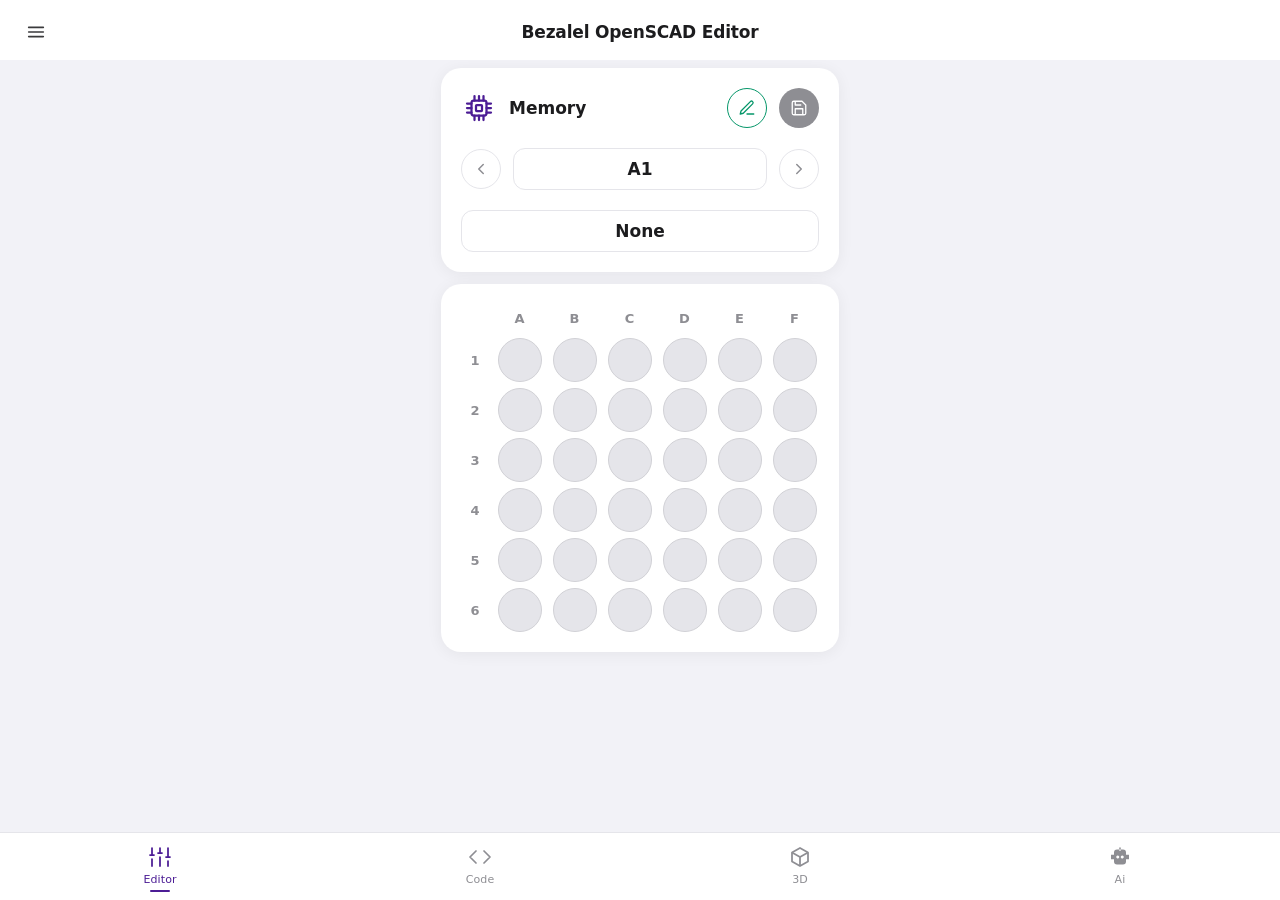
==== commit 91f7fea0: "deploy: Move module selector into MemoryAddress, remove ModuleAttributes wrapper Co-Authored-By: Dee" ====
--- a/openscad/index.html
+++ b/openscad/index.html
@@ -4,8 +4,8 @@
     <meta charset="UTF-8" />
     <meta name="viewport" content="width=device-width, initial-scale=1.0, viewport-fit=cover" />
     <title>Bezalel OpenSCAD Editor</title>
-    <script type="module" crossorigin src="/openscad/assets/index-Bq_Vxh1-.js"></script>
-    <link rel="stylesheet" crossorigin href="/openscad/assets/index-DBAww2co.css">
+    <script type="module" crossorigin src="/openscad/assets/index-BRK1lL12.js"></script>
+    <link rel="stylesheet" crossorigin href="/openscad/assets/index-DcC8tUdd.css">
   </head>
   <body>
     <div id="root"></div>
--- a/openscad/assets/index-DcC8tUdd.css
+++ b/openscad/assets/index-DcC8tUdd.css
@@ -0,0 +1 @@
+*,*:before,*:after{box-sizing:border-box}:root{--color-primary: #e52427;--color-primary-hover: #c91f22;--color-action: #4c1d95;--color-action-hover: #3a1574;--color-bg: #f2f2f7;--color-surface: #ffffff;--color-text: #1c1c1e;--color-text-secondary: #8e8e93;--color-border: #e5e5ea;--color-icon: #3a3a3c;--radius-card: 20px;--radius-button: 12px;--radius-pill: 999px;--shadow-card: 0 2px 16px rgba(0, 0, 0, .06);--app-max-width: 430px}html{height:100%;overflow:hidden}body{margin:0;width:100%;height:100dvh;overflow:hidden;display:flex;flex-direction:column;font-family:system-ui,-apple-system,BlinkMacSystemFont,SF Pro Text,Segoe UI,Roboto,Helvetica Neue,Arial,sans-serif;background:var(--color-bg);color:var(--color-text);-webkit-font-smoothing:antialiased}#root{flex:1;display:flex;width:100%;min-height:0;min-width:0;overflow:hidden}button{font:inherit}._nav_3n7b1_1{display:flex;flex-shrink:0;align-items:stretch;justify-content:space-around;width:100%;padding:8px 0 calc(8px + env(safe-area-inset-bottom,0px));border-top:1px solid var(--color-border);background:var(--color-surface)}._tab_3n7b1_12{position:relative;display:flex;flex:1;flex-direction:column;align-items:center;gap:4px;padding:4px 8px 6px;border:none;background:transparent;color:var(--color-text-secondary);cursor:pointer}._tab_3n7b1_12:hover{color:var(--color-text)}._tab_3n7b1_12:focus-visible{outline:2px solid var(--color-primary);outline-offset:-2px;border-radius:8px}._tab_3n7b1_12._active_3n7b1_36{color:var(--color-action)}._icon_3n7b1_40{display:flex;align-items:center;justify-content:center;width:1.5rem;height:1.5rem}._icon_3n7b1_40 svg{width:100%;height:100%}._label_3n7b1_53{font-size:.6875rem;font-weight:500;letter-spacing:.01em}._indicator_3n7b1_59{position:absolute;bottom:0;left:50%;transform:translate(-50%);width:1.25rem;height:2px;border-radius:var(--radius-pill);background:var(--color-action)}._card_el642_1{display:flex;flex:1;flex-direction:column;gap:12px;min-height:0;padding:20px;border-radius:var(--radius-card);background:var(--color-surface);box-shadow:var(--shadow-card)}._title_el642_13{margin:0;font-size:1.0625rem;font-weight:700;color:var(--color-text)}._textInput_el642_20{flex:1;width:100%;min-height:12rem;margin:0;padding:12px;border:1.5px solid var(--color-border);border-radius:var(--radius-button);resize:none;font-family:SF Mono,Fira Code,Fira Mono,Consolas,Liberation Mono,Menlo,monospace;font-size:.8125rem;font-weight:700;line-height:1.6;color:var(--color-text);background:var(--color-surface)}._textInput_el642_20:focus{outline:2px solid var(--color-primary);outline-offset:1px}._header_14lxr_1{display:flex;align-items:center;justify-content:space-between;flex-shrink:0;width:100%;padding:12px 16px 8px;background:var(--color-surface)}._title_14lxr_11{margin:0;font-size:1.0625rem;font-weight:700;letter-spacing:-.01em;color:var(--color-text)}._iconButton_14lxr_19{display:flex;align-items:center;justify-content:center;width:2.5rem;height:2.5rem;padding:0;border:none;border-radius:50%;background:transparent;color:var(--color-icon);cursor:pointer}._iconButton_14lxr_19:hover{background:var(--color-bg)}._iconButton_14lxr_19:focus-visible{outline:2px solid var(--color-primary);outline-offset:2px}._iconButton_14lxr_19 svg{width:22px;height:22px}._spacer_14lxr_47{flex-shrink:0;width:2.5rem;height:2.5rem}._knob_s1w9x_1{display:flex;align-items:center;justify-content:center;padding:0;box-sizing:border-box;border-radius:50%;font:inherit;font-size:.6875rem;font-weight:600;line-height:1;background:var(--color-surface);cursor:pointer}._knob_s1w9x_1:hover{border-color:var(--color-text-secondary)}._knob_s1w9x_1:focus-visible{outline:2px solid #059669;outline-offset:2px}._fixed_s1w9x_25{width:3.5rem;height:3.5rem}._grid_s1w9x_30{width:100%;max-width:2.75rem;aspect-ratio:1}._empty_s1w9x_36{border:1.5px solid var(--color-border);background:#fff}._filled_s1w9x_41{border:1.5px solid var(--color-action);background:var(--color-action)}._inactive_s1w9x_46{border:1.5px solid #d1d1d6;background:#e5e5ea;cursor:default}._inactive_s1w9x_46:hover{border-color:var(--color-border)}._row_aben7_1{--field-control-height: 2.25rem;display:grid;grid-template-columns:auto minmax(5rem,.85fr) minmax(0,2fr);align-items:center;gap:12px;padding:12px 14px;border:1.5px solid var(--color-border);border-radius:var(--radius-button);background:var(--color-surface)}._rowAiActive_aben7_13{grid-template-rows:auto auto;align-items:start}._rowAiActive_aben7_13 ._valueEditor_aben7_18{height:auto;align-items:stretch}._rowAiActive_aben7_13 ._aiResultFunction_aben7_23{grid-column:1 / -1;width:100%}._info_aben7_28{display:flex;flex-direction:column;gap:2px;min-width:0}._name_aben7_35{font-size:.9375rem;font-weight:600;color:var(--color-text)}._cellLabel_aben7_41,._typeLabel_aben7_42{font-size:.8125rem;color:var(--color-text-secondary)}._valueKnob_aben7_47,._valueEditor_aben7_18{display:flex;flex:1;align-items:center;align-self:center;gap:6px;min-width:0;height:var(--field-control-height)}._fieldControl_aben7_58,._valueControl_aben7_59{display:flex;flex:1;align-items:center;align-self:stretch;gap:6px;min-width:0;height:var(--field-control-height);padding:6px 8px;border:1.5px solid var(--color-border);border-radius:var(--radius-button);background:var(--color-bg);box-sizing:border-box}._valueControl_aben7_59 ._cellValue_aben7_74{flex:1;min-width:0;min-height:0;height:100%;padding:0;border:none;border-radius:0;background:transparent}._valueArrow_aben7_85{display:flex;flex-shrink:0;align-items:center;justify-content:center;width:1.5rem;height:1.5rem;padding:0;border:1.5px solid var(--color-border);border-radius:50%;background:var(--color-surface);color:var(--color-text-secondary);cursor:pointer}._valueArrow_aben7_85:hover{border-color:var(--color-text-secondary);color:var(--color-text)}._valueArrow_aben7_85:focus-visible{outline:2px solid var(--color-primary);outline-offset:2px}._valueArrow_aben7_85 svg{width:12px;height:12px}._clearValue_aben7_115{display:flex;flex-shrink:0;align-items:center;justify-content:center;width:1.5rem;height:1.5rem;padding:0;border:none;border-radius:50%;background:var(--color-primary);color:#fff;cursor:pointer}._clearValue_aben7_115:hover:not(:disabled){background:var(--color-primary-hover)}._clearValue_aben7_115:focus-visible{outline:2px solid var(--color-primary);outline-offset:2px}._clearValue_aben7_115:disabled{opacity:.35;cursor:default}._clearValue_aben7_115 svg{width:10px;height:10px}._aiButton_aben7_149{display:flex;flex-shrink:0;align-items:center;justify-content:center;width:2.5rem;height:2.5rem;padding:0;border-radius:50%;cursor:pointer}._aiButton_aben7_149 svg{width:1.25rem;height:1.25rem}._aiButtonOff_aben7_166{border:1.5px solid var(--color-border);background:var(--color-surface);color:var(--color-text-secondary)}._aiButtonOff_aben7_166:hover{border-color:var(--color-action);color:var(--color-action)}._aiButtonOff_aben7_166:focus-visible{outline:2px solid var(--color-action);outline-offset:1px}._aiButtonOn_aben7_182{border:none;background:var(--color-action);color:#fff}._aiButtonOn_aben7_182:hover{background:var(--color-action-hover)}._aiButtonOn_aben7_182:focus-visible{outline:2px solid var(--color-action);outline-offset:1px}._aiPromptControl_aben7_197{display:flex;flex:1;align-items:center;gap:8px;min-width:0;min-height:var(--field-control-height);padding:6px 8px;border:1.5px solid var(--color-border);border-radius:var(--radius-button);background:var(--color-bg);box-sizing:border-box}._aiMicButton_aben7_211,._aiPlayButton_aben7_212{display:flex;flex-shrink:0;align-items:center;justify-content:center;width:1.75rem;height:1.75rem;padding:0;border:1.5px solid var(--color-border);border-radius:50%;background:var(--color-surface);color:var(--color-text-secondary);cursor:pointer}._aiMicButton_aben7_211 svg,._aiPlayButton_aben7_212 svg{width:.875rem;height:.875rem}._aiMicButton_aben7_211:hover,._aiPlayButton_aben7_212:hover:not(:disabled){border-color:var(--color-action);color:var(--color-action)}._aiMicButton_aben7_211:focus-visible,._aiPlayButton_aben7_212:focus-visible{outline:2px solid var(--color-action);outline-offset:1px}._aiMicButtonRecording_aben7_245{border-color:var(--color-primary);background:var(--color-primary);color:#fff}._aiMicButtonRecording_aben7_245:hover{border-color:var(--color-primary-hover);background:var(--color-primary-hover);color:#fff}._aiPlayButton_aben7_212:disabled{opacity:.35;cursor:default}._aiPromptText_aben7_262{flex:1;min-width:0;margin:0;font-size:.8125rem;font-weight:500;line-height:1.3;color:var(--color-text-secondary);overflow:hidden;text-overflow:ellipsis;white-space:nowrap}._aiResultFunction_aben7_23{margin:0;padding:8px 10px;border:1.5px solid var(--color-border);border-radius:var(--radius-button);background:var(--color-surface);font-family:ui-monospace,SFMono-Regular,Menlo,Monaco,Consolas,monospace;font-size:.75rem;line-height:1.4;color:var(--color-text);white-space:pre-wrap;word-break:break-word}._fieldInput_aben7_289{flex:1;width:100%;height:100%;min-width:0;min-height:0;padding:0;border:none;border-radius:0;background:transparent;font:inherit;font-size:.875rem;font-weight:600;line-height:1;color:var(--color-text)}._fieldControl_aben7_58 ._fieldInput_aben7_289:focus-visible{outline:none}._fieldControl_aben7_58:focus-within{outline:2px solid var(--color-primary);outline-offset:2px}._cellValue_aben7_74{display:inline-flex;align-items:center;justify-content:center;min-width:3rem;min-height:2rem;padding:6px 12px;border:1.5px solid var(--color-border);border-radius:var(--radius-button);background:var(--color-bg);font-size:.875rem;font-weight:600;line-height:1;color:var(--color-text);text-align:center}._list_1h1jr_1{display:flex;flex-direction:column;gap:10px;margin:0;padding:0;list-style:none}._footer_xeypa_1{display:flex;flex-shrink:0;gap:12px}._cancelButton_xeypa_7,._saveButton_xeypa_8{flex:1;padding:12px 16px;border-radius:8px;font-size:.9375rem;font-weight:600;line-height:1;cursor:pointer}._cancelButton_xeypa_7{border:1.5px solid var(--color-border);background:transparent;color:var(--color-text)}._cancelButton_xeypa_7:hover{border-color:var(--color-text-secondary)}._cancelButton_xeypa_7:focus-visible{outline:2px solid var(--color-primary);outline-offset:2px}._saveButton_xeypa_8{border:none;background:var(--color-action);color:#fff}._saveButton_xeypa_8:hover:not(:disabled){background:var(--color-action-hover)}._saveButton_xeypa_8:focus-visible{outline:2px solid var(--color-action);outline-offset:2px}._saveButton_xeypa_8:disabled{opacity:.45;cursor:default}._overlay_y6f6p_1{position:fixed;top:0;right:0;bottom:0;left:0;z-index:100;display:flex;align-items:center;justify-content:center;padding:20px;background:#0006}._popup_y6f6p_12{width:min(100%,var(--app-max-width));padding:20px;border-radius:var(--radius-card);background:var(--color-surface);box-shadow:var(--shadow-card)}._header_y6f6p_20{display:flex;align-items:center;justify-content:space-between;gap:12px;margin-bottom:16px}._titleGroup_y6f6p_28{display:flex;flex-direction:column;gap:2px;min-width:0}._title_y6f6p_28{margin:0;font-size:1.0625rem;font-weight:700;color:var(--color-text)}._subtitle_y6f6p_42{margin:0;font-size:.8125rem;font-weight:600;color:var(--color-text-secondary)}._closeButton_y6f6p_49{display:flex;flex-shrink:0;align-items:center;justify-content:center;width:2.5rem;height:2.5rem;padding:0;border:1.5px solid var(--color-border);border-radius:50%;background:var(--color-surface);color:var(--color-text-secondary);cursor:pointer}._closeButton_y6f6p_49:hover{border-color:var(--color-text-secondary);color:var(--color-text)}._closeButton_y6f6p_49:focus-visible{outline:2px solid var(--color-primary);outline-offset:2px}._closeButton_y6f6p_49 svg{width:18px;height:18px}._overlayFullHeight_y6f6p_79{align-items:center;padding:20px}._popupFullHeight_y6f6p_84{display:flex;flex-direction:column;width:min(100%,var(--app-max-width));height:calc(100dvh - 40px);max-height:calc(100dvh - 40px);margin:0 auto;border-radius:var(--radius-card);overflow:hidden}._popupFullHeight_y6f6p_84 ._header_y6f6p_20{flex-shrink:0}._content_y6f6p_99{display:flex;flex:1;flex-direction:column;min-height:0;overflow:hidden}._body_1mhev_1{display:flex;flex-direction:column;gap:16px}._content_1mhev_7{min-width:0}._matrix_3wtxn_1{display:grid;grid-template-columns:1.75rem repeat(6,1fr);grid-template-rows:1.75rem repeat(6,1fr);gap:6px;width:100%}._corner_3wtxn_9{grid-column:1;grid-row:1}._colHeader_3wtxn_14,._rowHeader_3wtxn_15{display:flex;align-items:center;justify-content:center;margin:0;font-size:.8125rem;font-weight:600;color:var(--color-text-secondary)}._cellSlot_3wtxn_25{display:flex;align-items:center;justify-content:center;min-width:0;min-height:0}._card_1yy32_1{display:flex;flex-direction:column;gap:20px;padding:20px;border-radius:var(--radius-card);background:var(--color-surface);box-shadow:var(--shadow-card)}._addressKnob_v1ee4_1{display:flex;align-items:center;gap:12px;width:100%}._value_v1ee4_8{display:flex;flex:1;align-items:center;justify-content:center;min-width:0;padding:10px 16px;border:1.5px solid var(--color-border);border-radius:var(--radius-button);background:var(--color-surface);font-size:1.0625rem;font-weight:600;color:var(--color-text)}._arrow_v1ee4_23{display:flex;flex-shrink:0;align-items:center;justify-content:center;width:2.5rem;height:2.5rem;padding:0;border:1.5px solid var(--color-border);border-radius:50%;background:var(--color-surface);color:var(--color-text-secondary);cursor:pointer}._arrow_v1ee4_23:hover{border-color:var(--color-text-secondary);color:var(--color-text)}._arrow_v1ee4_23:focus-visible{outline:2px solid var(--color-primary);outline-offset:2px}._arrow_v1ee4_23 svg{width:18px;height:18px}._display_1tq8r_1{display:flex;flex:1;align-items:center;justify-content:center;min-width:0;padding:10px 16px;border:1.5px solid var(--color-border);border-radius:var(--radius-button);background:var(--color-surface);font-size:1.0625rem;font-weight:600;color:var(--color-text);text-align:center}._selectorRow_doakp_1{display:flex;align-items:center;gap:12px;min-width:0}._navButton_doakp_8{display:flex;flex-shrink:0;align-items:center;justify-content:center;width:2.5rem;height:2.5rem;padding:0;border:1.5px solid var(--color-border);border-radius:50%;background:var(--color-surface);color:var(--color-text-secondary);cursor:pointer}._navButton_doakp_8:hover{border-color:var(--color-text-secondary);color:var(--color-text)}._navButton_doakp_8:focus-visible{outline:2px solid var(--color-primary);outline-offset:2px}._navButton_doakp_8 svg{width:18px;height:18px}._body_khzmn_1{display:flex;flex:1;flex-direction:column;gap:16px;min-height:0}._listRegion_khzmn_9{flex:1;min-height:0;overflow-y:auto;-webkit-overflow-scrolling:touch}._editButton_17lpo_1{display:flex;flex-shrink:0;align-items:center;justify-content:center;width:2.5rem;height:2.5rem;padding:0;border:1.5px solid transparent;border-radius:50%;cursor:pointer}._active_17lpo_14{background:transparent;border-color:#059669;color:#059669}._active_17lpo_14:hover{background:#059669;color:#fff}._active_17lpo_14:focus-visible{outline:2px solid #059669;outline-offset:2px}._editButton_17lpo_1 svg{width:18px;height:18px}._body_e5ojt_1{display:flex;flex-direction:column;gap:16px}._saveButton_1odm0_1{display:flex;flex-shrink:0;align-items:center;justify-content:center;width:2.5rem;height:2.5rem;padding:0;border:1.5px solid transparent;border-radius:50%;cursor:pointer}._dirty_1odm0_14{background:transparent;border-color:var(--color-action);color:var(--color-action)}._dirty_1odm0_14:hover{background:var(--color-action);color:#fff}._dirty_1odm0_14:focus-visible{outline:2px solid var(--color-action);outline-offset:2px}._saved_1odm0_30{background:var(--color-text-secondary);border-color:transparent;color:#fff;cursor:default}._saveButton_1odm0_1:disabled{opacity:1}._saveButton_1odm0_1 svg{width:18px;height:18px}._card_98ysi_1{padding:20px;border-radius:var(--radius-card);background:var(--color-surface);box-shadow:var(--shadow-card)}._content_98ysi_8{display:flex;flex-direction:column;gap:20px}._titleRow_98ysi_14{display:flex;align-items:center;gap:12px}._titleIcon_98ysi_20{display:flex;flex-shrink:0;align-items:center;justify-content:center;width:2.25rem;height:2.25rem}._titleIcon_98ysi_20 svg{width:100%;height:100%}._memoryIcon_98ysi_34{color:var(--color-action)}._title_98ysi_14{margin:0;font-size:1.0625rem;font-weight:700;color:var(--color-text);text-align:left}._moduleLabel_98ysi_46{width:100%;padding:10px 16px;border:1.5px solid var(--color-border);border-radius:var(--radius-button);background:var(--color-surface);font-size:1.0625rem;font-weight:600;color:var(--color-text);text-align:center;cursor:pointer}._moduleLabel_98ysi_46:hover{border-color:var(--color-text-secondary)}._moduleLabel_98ysi_46:focus-visible{outline:2px solid var(--color-primary);outline-offset:2px}._actions_98ysi_68{display:flex;flex-shrink:0;gap:12px;margin-left:auto}._card_kfstk_1{padding:20px;border-radius:var(--radius-card);background:var(--color-surface);box-shadow:var(--shadow-card)}._title_kfstk_8{margin:0 0 8px;font-size:1.0625rem;font-weight:700;color:var(--color-text)}._subtitle_kfstk_15{margin:0;font-size:.875rem;line-height:1.45;color:var(--color-text-secondary)}._shell_u86ws_1{flex:1;display:flex;flex-direction:column;width:100%;min-height:0;overflow:hidden;background:var(--color-bg)}._content_u86ws_11{flex:1;display:flex;flex-direction:column;width:100%;max-width:var(--app-max-width);min-height:0;margin:0 auto;padding:8px 16px 16px;overflow-y:auto;-webkit-overflow-scrolling:touch}._control_u86ws_24{display:flex;flex-direction:column;gap:12px}
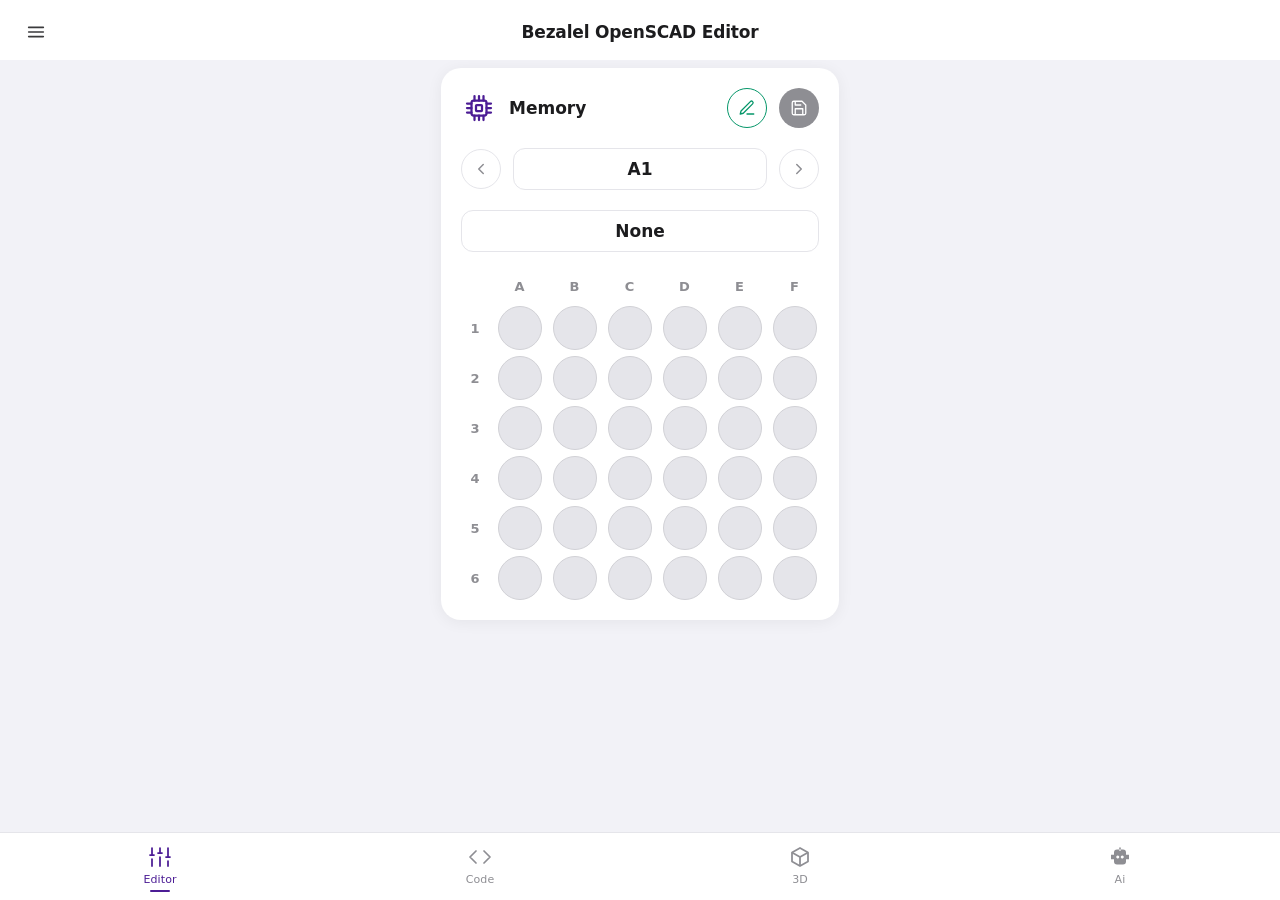
==== commit c39ad126: "deploy: Merge Data matrix card into Memory card Co-Authored-By: DeepSeek V4 pro <noreply@anthropic.c" ====
--- a/openscad/index.html
+++ b/openscad/index.html
@@ -4,8 +4,8 @@
     <meta charset="UTF-8" />
     <meta name="viewport" content="width=device-width, initial-scale=1.0, viewport-fit=cover" />
     <title>Bezalel OpenSCAD Editor</title>
-    <script type="module" crossorigin src="/openscad/assets/index-BRK1lL12.js"></script>
-    <link rel="stylesheet" crossorigin href="/openscad/assets/index-DcC8tUdd.css">
+    <script type="module" crossorigin src="/openscad/assets/index-RgUDPQvk.js"></script>
+    <link rel="stylesheet" crossorigin href="/openscad/assets/index-DbeyblIY.css">
   </head>
   <body>
     <div id="root"></div>
--- a/openscad/assets/index-DbeyblIY.css
+++ b/openscad/assets/index-DbeyblIY.css
@@ -0,0 +1 @@
+*,*:before,*:after{box-sizing:border-box}:root{--color-primary: #e52427;--color-primary-hover: #c91f22;--color-action: #4c1d95;--color-action-hover: #3a1574;--color-bg: #f2f2f7;--color-surface: #ffffff;--color-text: #1c1c1e;--color-text-secondary: #8e8e93;--color-border: #e5e5ea;--color-icon: #3a3a3c;--radius-card: 20px;--radius-button: 12px;--radius-pill: 999px;--shadow-card: 0 2px 16px rgba(0, 0, 0, .06);--app-max-width: 430px}html{height:100%;overflow:hidden}body{margin:0;width:100%;height:100dvh;overflow:hidden;display:flex;flex-direction:column;font-family:system-ui,-apple-system,BlinkMacSystemFont,SF Pro Text,Segoe UI,Roboto,Helvetica Neue,Arial,sans-serif;background:var(--color-bg);color:var(--color-text);-webkit-font-smoothing:antialiased}#root{flex:1;display:flex;width:100%;min-height:0;min-width:0;overflow:hidden}button{font:inherit}._nav_3n7b1_1{display:flex;flex-shrink:0;align-items:stretch;justify-content:space-around;width:100%;padding:8px 0 calc(8px + env(safe-area-inset-bottom,0px));border-top:1px solid var(--color-border);background:var(--color-surface)}._tab_3n7b1_12{position:relative;display:flex;flex:1;flex-direction:column;align-items:center;gap:4px;padding:4px 8px 6px;border:none;background:transparent;color:var(--color-text-secondary);cursor:pointer}._tab_3n7b1_12:hover{color:var(--color-text)}._tab_3n7b1_12:focus-visible{outline:2px solid var(--color-primary);outline-offset:-2px;border-radius:8px}._tab_3n7b1_12._active_3n7b1_36{color:var(--color-action)}._icon_3n7b1_40{display:flex;align-items:center;justify-content:center;width:1.5rem;height:1.5rem}._icon_3n7b1_40 svg{width:100%;height:100%}._label_3n7b1_53{font-size:.6875rem;font-weight:500;letter-spacing:.01em}._indicator_3n7b1_59{position:absolute;bottom:0;left:50%;transform:translate(-50%);width:1.25rem;height:2px;border-radius:var(--radius-pill);background:var(--color-action)}._card_el642_1{display:flex;flex:1;flex-direction:column;gap:12px;min-height:0;padding:20px;border-radius:var(--radius-card);background:var(--color-surface);box-shadow:var(--shadow-card)}._title_el642_13{margin:0;font-size:1.0625rem;font-weight:700;color:var(--color-text)}._textInput_el642_20{flex:1;width:100%;min-height:12rem;margin:0;padding:12px;border:1.5px solid var(--color-border);border-radius:var(--radius-button);resize:none;font-family:SF Mono,Fira Code,Fira Mono,Consolas,Liberation Mono,Menlo,monospace;font-size:.8125rem;font-weight:700;line-height:1.6;color:var(--color-text);background:var(--color-surface)}._textInput_el642_20:focus{outline:2px solid var(--color-primary);outline-offset:1px}._header_14lxr_1{display:flex;align-items:center;justify-content:space-between;flex-shrink:0;width:100%;padding:12px 16px 8px;background:var(--color-surface)}._title_14lxr_11{margin:0;font-size:1.0625rem;font-weight:700;letter-spacing:-.01em;color:var(--color-text)}._iconButton_14lxr_19{display:flex;align-items:center;justify-content:center;width:2.5rem;height:2.5rem;padding:0;border:none;border-radius:50%;background:transparent;color:var(--color-icon);cursor:pointer}._iconButton_14lxr_19:hover{background:var(--color-bg)}._iconButton_14lxr_19:focus-visible{outline:2px solid var(--color-primary);outline-offset:2px}._iconButton_14lxr_19 svg{width:22px;height:22px}._spacer_14lxr_47{flex-shrink:0;width:2.5rem;height:2.5rem}._addressKnob_v1ee4_1{display:flex;align-items:center;gap:12px;width:100%}._value_v1ee4_8{display:flex;flex:1;align-items:center;justify-content:center;min-width:0;padding:10px 16px;border:1.5px solid var(--color-border);border-radius:var(--radius-button);background:var(--color-surface);font-size:1.0625rem;font-weight:600;color:var(--color-text)}._arrow_v1ee4_23{display:flex;flex-shrink:0;align-items:center;justify-content:center;width:2.5rem;height:2.5rem;padding:0;border:1.5px solid var(--color-border);border-radius:50%;background:var(--color-surface);color:var(--color-text-secondary);cursor:pointer}._arrow_v1ee4_23:hover{border-color:var(--color-text-secondary);color:var(--color-text)}._arrow_v1ee4_23:focus-visible{outline:2px solid var(--color-primary);outline-offset:2px}._arrow_v1ee4_23 svg{width:18px;height:18px}._knob_s1w9x_1{display:flex;align-items:center;justify-content:center;padding:0;box-sizing:border-box;border-radius:50%;font:inherit;font-size:.6875rem;font-weight:600;line-height:1;background:var(--color-surface);cursor:pointer}._knob_s1w9x_1:hover{border-color:var(--color-text-secondary)}._knob_s1w9x_1:focus-visible{outline:2px solid #059669;outline-offset:2px}._fixed_s1w9x_25{width:3.5rem;height:3.5rem}._grid_s1w9x_30{width:100%;max-width:2.75rem;aspect-ratio:1}._empty_s1w9x_36{border:1.5px solid var(--color-border);background:#fff}._filled_s1w9x_41{border:1.5px solid var(--color-action);background:var(--color-action)}._inactive_s1w9x_46{border:1.5px solid #d1d1d6;background:#e5e5ea;cursor:default}._inactive_s1w9x_46:hover{border-color:var(--color-border)}._row_aben7_1{--field-control-height: 2.25rem;display:grid;grid-template-columns:auto minmax(5rem,.85fr) minmax(0,2fr);align-items:center;gap:12px;padding:12px 14px;border:1.5px solid var(--color-border);border-radius:var(--radius-button);background:var(--color-surface)}._rowAiActive_aben7_13{grid-template-rows:auto auto;align-items:start}._rowAiActive_aben7_13 ._valueEditor_aben7_18{height:auto;align-items:stretch}._rowAiActive_aben7_13 ._aiResultFunction_aben7_23{grid-column:1 / -1;width:100%}._info_aben7_28{display:flex;flex-direction:column;gap:2px;min-width:0}._name_aben7_35{font-size:.9375rem;font-weight:600;color:var(--color-text)}._cellLabel_aben7_41,._typeLabel_aben7_42{font-size:.8125rem;color:var(--color-text-secondary)}._valueKnob_aben7_47,._valueEditor_aben7_18{display:flex;flex:1;align-items:center;align-self:center;gap:6px;min-width:0;height:var(--field-control-height)}._fieldControl_aben7_58,._valueControl_aben7_59{display:flex;flex:1;align-items:center;align-self:stretch;gap:6px;min-width:0;height:var(--field-control-height);padding:6px 8px;border:1.5px solid var(--color-border);border-radius:var(--radius-button);background:var(--color-bg);box-sizing:border-box}._valueControl_aben7_59 ._cellValue_aben7_74{flex:1;min-width:0;min-height:0;height:100%;padding:0;border:none;border-radius:0;background:transparent}._valueArrow_aben7_85{display:flex;flex-shrink:0;align-items:center;justify-content:center;width:1.5rem;height:1.5rem;padding:0;border:1.5px solid var(--color-border);border-radius:50%;background:var(--color-surface);color:var(--color-text-secondary);cursor:pointer}._valueArrow_aben7_85:hover{border-color:var(--color-text-secondary);color:var(--color-text)}._valueArrow_aben7_85:focus-visible{outline:2px solid var(--color-primary);outline-offset:2px}._valueArrow_aben7_85 svg{width:12px;height:12px}._clearValue_aben7_115{display:flex;flex-shrink:0;align-items:center;justify-content:center;width:1.5rem;height:1.5rem;padding:0;border:none;border-radius:50%;background:var(--color-primary);color:#fff;cursor:pointer}._clearValue_aben7_115:hover:not(:disabled){background:var(--color-primary-hover)}._clearValue_aben7_115:focus-visible{outline:2px solid var(--color-primary);outline-offset:2px}._clearValue_aben7_115:disabled{opacity:.35;cursor:default}._clearValue_aben7_115 svg{width:10px;height:10px}._aiButton_aben7_149{display:flex;flex-shrink:0;align-items:center;justify-content:center;width:2.5rem;height:2.5rem;padding:0;border-radius:50%;cursor:pointer}._aiButton_aben7_149 svg{width:1.25rem;height:1.25rem}._aiButtonOff_aben7_166{border:1.5px solid var(--color-border);background:var(--color-surface);color:var(--color-text-secondary)}._aiButtonOff_aben7_166:hover{border-color:var(--color-action);color:var(--color-action)}._aiButtonOff_aben7_166:focus-visible{outline:2px solid var(--color-action);outline-offset:1px}._aiButtonOn_aben7_182{border:none;background:var(--color-action);color:#fff}._aiButtonOn_aben7_182:hover{background:var(--color-action-hover)}._aiButtonOn_aben7_182:focus-visible{outline:2px solid var(--color-action);outline-offset:1px}._aiPromptControl_aben7_197{display:flex;flex:1;align-items:center;gap:8px;min-width:0;min-height:var(--field-control-height);padding:6px 8px;border:1.5px solid var(--color-border);border-radius:var(--radius-button);background:var(--color-bg);box-sizing:border-box}._aiMicButton_aben7_211,._aiPlayButton_aben7_212{display:flex;flex-shrink:0;align-items:center;justify-content:center;width:1.75rem;height:1.75rem;padding:0;border:1.5px solid var(--color-border);border-radius:50%;background:var(--color-surface);color:var(--color-text-secondary);cursor:pointer}._aiMicButton_aben7_211 svg,._aiPlayButton_aben7_212 svg{width:.875rem;height:.875rem}._aiMicButton_aben7_211:hover,._aiPlayButton_aben7_212:hover:not(:disabled){border-color:var(--color-action);color:var(--color-action)}._aiMicButton_aben7_211:focus-visible,._aiPlayButton_aben7_212:focus-visible{outline:2px solid var(--color-action);outline-offset:1px}._aiMicButtonRecording_aben7_245{border-color:var(--color-primary);background:var(--color-primary);color:#fff}._aiMicButtonRecording_aben7_245:hover{border-color:var(--color-primary-hover);background:var(--color-primary-hover);color:#fff}._aiPlayButton_aben7_212:disabled{opacity:.35;cursor:default}._aiPromptText_aben7_262{flex:1;min-width:0;margin:0;font-size:.8125rem;font-weight:500;line-height:1.3;color:var(--color-text-secondary);overflow:hidden;text-overflow:ellipsis;white-space:nowrap}._aiResultFunction_aben7_23{margin:0;padding:8px 10px;border:1.5px solid var(--color-border);border-radius:var(--radius-button);background:var(--color-surface);font-family:ui-monospace,SFMono-Regular,Menlo,Monaco,Consolas,monospace;font-size:.75rem;line-height:1.4;color:var(--color-text);white-space:pre-wrap;word-break:break-word}._fieldInput_aben7_289{flex:1;width:100%;height:100%;min-width:0;min-height:0;padding:0;border:none;border-radius:0;background:transparent;font:inherit;font-size:.875rem;font-weight:600;line-height:1;color:var(--color-text)}._fieldControl_aben7_58 ._fieldInput_aben7_289:focus-visible{outline:none}._fieldControl_aben7_58:focus-within{outline:2px solid var(--color-primary);outline-offset:2px}._cellValue_aben7_74{display:inline-flex;align-items:center;justify-content:center;min-width:3rem;min-height:2rem;padding:6px 12px;border:1.5px solid var(--color-border);border-radius:var(--radius-button);background:var(--color-bg);font-size:.875rem;font-weight:600;line-height:1;color:var(--color-text);text-align:center}._list_1h1jr_1{display:flex;flex-direction:column;gap:10px;margin:0;padding:0;list-style:none}._footer_xeypa_1{display:flex;flex-shrink:0;gap:12px}._cancelButton_xeypa_7,._saveButton_xeypa_8{flex:1;padding:12px 16px;border-radius:8px;font-size:.9375rem;font-weight:600;line-height:1;cursor:pointer}._cancelButton_xeypa_7{border:1.5px solid var(--color-border);background:transparent;color:var(--color-text)}._cancelButton_xeypa_7:hover{border-color:var(--color-text-secondary)}._cancelButton_xeypa_7:focus-visible{outline:2px solid var(--color-primary);outline-offset:2px}._saveButton_xeypa_8{border:none;background:var(--color-action);color:#fff}._saveButton_xeypa_8:hover:not(:disabled){background:var(--color-action-hover)}._saveButton_xeypa_8:focus-visible{outline:2px solid var(--color-action);outline-offset:2px}._saveButton_xeypa_8:disabled{opacity:.45;cursor:default}._overlay_y6f6p_1{position:fixed;top:0;right:0;bottom:0;left:0;z-index:100;display:flex;align-items:center;justify-content:center;padding:20px;background:#0006}._popup_y6f6p_12{width:min(100%,var(--app-max-width));padding:20px;border-radius:var(--radius-card);background:var(--color-surface);box-shadow:var(--shadow-card)}._header_y6f6p_20{display:flex;align-items:center;justify-content:space-between;gap:12px;margin-bottom:16px}._titleGroup_y6f6p_28{display:flex;flex-direction:column;gap:2px;min-width:0}._title_y6f6p_28{margin:0;font-size:1.0625rem;font-weight:700;color:var(--color-text)}._subtitle_y6f6p_42{margin:0;font-size:.8125rem;font-weight:600;color:var(--color-text-secondary)}._closeButton_y6f6p_49{display:flex;flex-shrink:0;align-items:center;justify-content:center;width:2.5rem;height:2.5rem;padding:0;border:1.5px solid var(--color-border);border-radius:50%;background:var(--color-surface);color:var(--color-text-secondary);cursor:pointer}._closeButton_y6f6p_49:hover{border-color:var(--color-text-secondary);color:var(--color-text)}._closeButton_y6f6p_49:focus-visible{outline:2px solid var(--color-primary);outline-offset:2px}._closeButton_y6f6p_49 svg{width:18px;height:18px}._overlayFullHeight_y6f6p_79{align-items:center;padding:20px}._popupFullHeight_y6f6p_84{display:flex;flex-direction:column;width:min(100%,var(--app-max-width));height:calc(100dvh - 40px);max-height:calc(100dvh - 40px);margin:0 auto;border-radius:var(--radius-card);overflow:hidden}._popupFullHeight_y6f6p_84 ._header_y6f6p_20{flex-shrink:0}._content_y6f6p_99{display:flex;flex:1;flex-direction:column;min-height:0;overflow:hidden}._body_1mhev_1{display:flex;flex-direction:column;gap:16px}._content_1mhev_7{min-width:0}._matrix_3wtxn_1{display:grid;grid-template-columns:1.75rem repeat(6,1fr);grid-template-rows:1.75rem repeat(6,1fr);gap:6px;width:100%}._corner_3wtxn_9{grid-column:1;grid-row:1}._colHeader_3wtxn_14,._rowHeader_3wtxn_15{display:flex;align-items:center;justify-content:center;margin:0;font-size:.8125rem;font-weight:600;color:var(--color-text-secondary)}._cellSlot_3wtxn_25{display:flex;align-items:center;justify-content:center;min-width:0;min-height:0}._display_1tq8r_1{display:flex;flex:1;align-items:center;justify-content:center;min-width:0;padding:10px 16px;border:1.5px solid var(--color-border);border-radius:var(--radius-button);background:var(--color-surface);font-size:1.0625rem;font-weight:600;color:var(--color-text);text-align:center}._selectorRow_doakp_1{display:flex;align-items:center;gap:12px;min-width:0}._navButton_doakp_8{display:flex;flex-shrink:0;align-items:center;justify-content:center;width:2.5rem;height:2.5rem;padding:0;border:1.5px solid var(--color-border);border-radius:50%;background:var(--color-surface);color:var(--color-text-secondary);cursor:pointer}._navButton_doakp_8:hover{border-color:var(--color-text-secondary);color:var(--color-text)}._navButton_doakp_8:focus-visible{outline:2px solid var(--color-primary);outline-offset:2px}._navButton_doakp_8 svg{width:18px;height:18px}._body_khzmn_1{display:flex;flex:1;flex-direction:column;gap:16px;min-height:0}._listRegion_khzmn_9{flex:1;min-height:0;overflow-y:auto;-webkit-overflow-scrolling:touch}._editButton_17lpo_1{display:flex;flex-shrink:0;align-items:center;justify-content:center;width:2.5rem;height:2.5rem;padding:0;border:1.5px solid transparent;border-radius:50%;cursor:pointer}._active_17lpo_14{background:transparent;border-color:#059669;color:#059669}._active_17lpo_14:hover{background:#059669;color:#fff}._active_17lpo_14:focus-visible{outline:2px solid #059669;outline-offset:2px}._editButton_17lpo_1 svg{width:18px;height:18px}._body_e5ojt_1{display:flex;flex-direction:column;gap:16px}._saveButton_1odm0_1{display:flex;flex-shrink:0;align-items:center;justify-content:center;width:2.5rem;height:2.5rem;padding:0;border:1.5px solid transparent;border-radius:50%;cursor:pointer}._dirty_1odm0_14{background:transparent;border-color:var(--color-action);color:var(--color-action)}._dirty_1odm0_14:hover{background:var(--color-action);color:#fff}._dirty_1odm0_14:focus-visible{outline:2px solid var(--color-action);outline-offset:2px}._saved_1odm0_30{background:var(--color-text-secondary);border-color:transparent;color:#fff;cursor:default}._saveButton_1odm0_1:disabled{opacity:1}._saveButton_1odm0_1 svg{width:18px;height:18px}._card_98ysi_1{padding:20px;border-radius:var(--radius-card);background:var(--color-surface);box-shadow:var(--shadow-card)}._content_98ysi_8{display:flex;flex-direction:column;gap:20px}._titleRow_98ysi_14{display:flex;align-items:center;gap:12px}._titleIcon_98ysi_20{display:flex;flex-shrink:0;align-items:center;justify-content:center;width:2.25rem;height:2.25rem}._titleIcon_98ysi_20 svg{width:100%;height:100%}._memoryIcon_98ysi_34{color:var(--color-action)}._title_98ysi_14{margin:0;font-size:1.0625rem;font-weight:700;color:var(--color-text);text-align:left}._moduleLabel_98ysi_46{width:100%;padding:10px 16px;border:1.5px solid var(--color-border);border-radius:var(--radius-button);background:var(--color-surface);font-size:1.0625rem;font-weight:600;color:var(--color-text);text-align:center;cursor:pointer}._moduleLabel_98ysi_46:hover{border-color:var(--color-text-secondary)}._moduleLabel_98ysi_46:focus-visible{outline:2px solid var(--color-primary);outline-offset:2px}._actions_98ysi_68{display:flex;flex-shrink:0;gap:12px;margin-left:auto}._card_kfstk_1{padding:20px;border-radius:var(--radius-card);background:var(--color-surface);box-shadow:var(--shadow-card)}._title_kfstk_8{margin:0 0 8px;font-size:1.0625rem;font-weight:700;color:var(--color-text)}._subtitle_kfstk_15{margin:0;font-size:.875rem;line-height:1.45;color:var(--color-text-secondary)}._shell_u86ws_1{flex:1;display:flex;flex-direction:column;width:100%;min-height:0;overflow:hidden;background:var(--color-bg)}._content_u86ws_11{flex:1;display:flex;flex-direction:column;width:100%;max-width:var(--app-max-width);min-height:0;margin:0 auto;padding:8px 16px 16px;overflow-y:auto;-webkit-overflow-scrolling:touch}._control_u86ws_24{display:flex;flex-direction:column;gap:12px}
